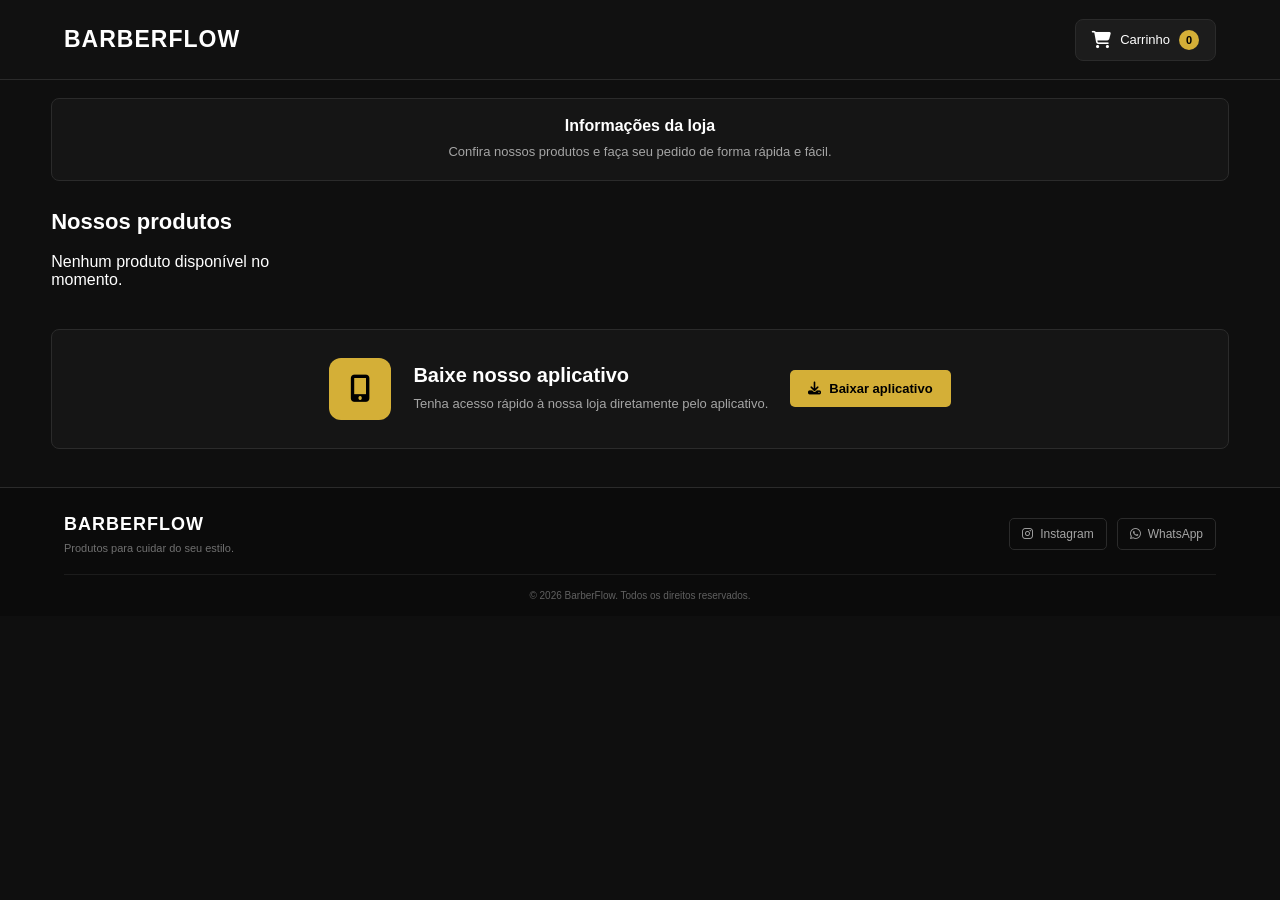
==== loja/index.html @ 726a7591 "40% do projeto completo" ====
<!DOCTYPE html>
<html lang="pt-BR">
<head>
    <meta charset="UTF-8">
    <meta name="viewport" content="width=device-width, initial-scale=1.0">

    <title>BarberFlow | Loja</title>

    <link rel="stylesheet" href="style.css">

    <!-- Font Awesome -->
    <link
        rel="stylesheet"
        href="https://cdnjs.cloudflare.com/ajax/libs/font-awesome/6.5.2/css/all.min.css"
    >
</head>

<body>

    <!-- =========================
         CABEÇALHO
    ========================== -->
    <header class="header">

        <div class="logo-area">
            <a href="index.html" class="logo">
                <span>BARBER</span>FLOW
            </a>
        </div>

        <button class="cart-button" id="cart-button" aria-label="Abrir carrinho">
            <i class="fa-solid fa-cart-shopping"></i>

            <span class="cart-text">
                Carrinho
            </span>

            <span class="cart-count" id="cart-count">
                0
            </span>
        </button>

    </header>


    <main>

        <!-- =========================
             INFORMAÇÕES DA LOJA
        ========================== -->
        <section class="store-info">

            <h2>Informações da loja</h2>

            <p>
                Confira nossos produtos e faça seu pedido de forma rápida e fácil.
            </p>

        </section>


        <!-- =========================
             PRODUTOS
        ========================== -->
        <section class="products-section">

            <div class="section-title">
                <h1>Nossos produtos</h1>
            </div>


            <!--
                Os produtos serão inseridos aqui
                pelo JavaScript.
            -->
            <div class="products-container" id="products-container">

                <!-- Produto exemplo -->
                <article class="product-card">

                    <div class="product-image">
                        <span>PRODUTO</span>
                    </div>

                    <div class="product-info">

                        <h3>Produto exemplo</h3>

                        <p class="product-price">
                            R$ 00,00
                        </p>

                        <button class="add-product">
                            Adicionar
                        </button>

                    </div>

                </article>


                <!--
                    Os próximos produtos serão
                    carregados dinamicamente.
                -->

            </div>

        </section>


        <!-- =========================
             DOWNLOAD DO APLICATIVO
        ========================== -->
        <section class="app-download">

            <div class="app-icon">
                <i class="fa-solid fa-mobile-screen-button"></i>
            </div>

            <div class="app-content">

                <h2>Baixe nosso aplicativo</h2>

                <p>
                    Tenha acesso rápido à nossa loja diretamente pelo aplicativo.
                </p>

            </div>

            <a
                href="#"
                class="download-button"
                id="download-app"
            >
                <i class="fa-solid fa-download"></i>
                Baixar aplicativo
            </a>

        </section>

    </main>


    <!-- =========================
         RODAPÉ
    ========================== -->
    <footer class="footer">

        <div class="footer-content">

            <div class="footer-brand">

                <a href="index.html" class="logo">
                    <span>BARBER</span>FLOW
                </a>

                <p>
                    Produtos para cuidar do seu estilo.
                </p>

            </div>


            <div class="footer-links">

                <a href="#">
                    <i class="fa-brands fa-instagram"></i>
                    Instagram
                </a>

                <a href="#">
                    <i class="fa-brands fa-whatsapp"></i>
                    WhatsApp
                </a>

            </div>

        </div>


        <div class="footer-bottom">

            <p>
                © 2026 BarberFlow. Todos os direitos reservados.
            </p>

        </div>

    </footer>


    <!-- =========================
         CARRINHO
    ========================== -->
    <div class="cart-overlay" id="cart-overlay">

        <div class="cart">

            <div class="cart-header">

                <h2>
                    Seu carrinho
                </h2>

                <button
                    class="close-cart"
                    id="close-cart"
                    aria-label="Fechar carrinho"
                >
                    <i class="fa-solid fa-xmark"></i>
                </button>

            </div>


            <div
                class="cart-items"
                id="cart-items"
            >
                <!-- Produtos do carrinho -->
            </div>


            <div class="cart-footer">

                <div class="cart-total">

                    <span>Total</span>

                    <strong id="cart-total">
                        R$ 0,00
                    </strong>

                </div>

                <button
                    class="checkout-button"
                    id="checkout-button"
                >
                    Finalizar pedido
                </button>

            </div>

        </div>

    </div>


    <!-- JavaScript -->
    <script src="app.js"></script>

</body>
</html>
---- loja/style.css ----
/* =========================================
   RESET
========================================= */

* {
    margin: 0;
    padding: 0;
    box-sizing: border-box;
}

html {
    scroll-behavior: smooth;
}

body {
    font-family: Arial, Helvetica, sans-serif;
    background: #0f0f0f;
    color: #ffffff;
    min-height: 100vh;
}

button,
input,
textarea,
select {
    font: inherit;
}

button {
    border: none;
    cursor: pointer;
}

a {
    text-decoration: none;
    color: inherit;
}

img {
    max-width: 100%;
    display: block;
}


/* =========================================
   VARIÁVEIS
========================================= */

:root {
    --background: #0f0f0f;
    --background-secondary: #151515;
    --card: #191919;
    --card-hover: #202020;

    --text: #ffffff;
    --text-secondary: #a5a5a5;

    --gold: #d4af37;
    --gold-hover: #e4c04b;

    --border: #2b2b2b;

    --green: #25d366;

    --radius: 8px;
}


/* =========================================
   BODY
========================================= */

body {
    background: var(--background);
}


/* =========================================
   HEADER
========================================= */

.header {
    width: 100%;
    min-height: 80px;

    padding: 0 5%;

    display: flex;
    align-items: center;
    justify-content: space-between;

    background: #111111;

    border-bottom: 1px solid var(--border);
}


/* LOGO */

.logo-area {
    display: flex;
    align-items: center;
}

.logo {
    display: inline-flex;
    align-items: center;

    color: var(--text);

    font-size: 23px;
    font-weight: 700;

    letter-spacing: 1px;
}

.logo span {
    color: #ffffff;
}

.logo::after {
    content: "";
}


/* =========================================
   BOTÃO CARRINHO
========================================= */

.cart-button {
    display: flex;
    align-items: center;
    gap: 9px;

    padding: 10px 16px;

    background: #1c1c1c;
    color: var(--text);

    border: 1px solid var(--border);
    border-radius: var(--radius);

    transition: 0.2s ease;
}

.cart-button:hover {
    border-color: var(--gold);
    color: var(--gold);
}

.cart-button i {
    font-size: 17px;
}

.cart-text {
    font-size: 13px;
}

.cart-count {
    min-width: 20px;
    height: 20px;

    padding: 0 5px;

    display: flex;
    align-items: center;
    justify-content: center;

    background: var(--gold);
    color: #000000;

    border-radius: 50%;

    font-size: 11px;
    font-weight: 700;
}


/* =========================================
   MAIN
========================================= */

main {
    width: 100%;
}


/* =========================================
   INFORMAÇÕES DA LOJA
========================================= */

.store-info {
    width: 92%;
    max-width: 1400px;

    margin: 18px auto 28px;

    padding: 18px 22px;

    text-align: center;

    background: var(--background-secondary);

    border: 1px solid var(--border);
    border-radius: var(--radius);
}

.store-info h2 {
    margin-bottom: 7px;

    font-size: 16px;
    font-weight: 600;
}

.store-info p {
    color: var(--text-secondary);

    font-size: 13px;
    line-height: 1.5;
}


/* =========================================
   PRODUTOS
========================================= */

.products-section {
    width: 92%;
    max-width: 1400px;

    margin: 0 auto 40px;
}


/* TÍTULO */

.section-title {
    display: flex;
    align-items: center;
    justify-content: space-between;

    margin-bottom: 18px;
}

.section-title h1 {
    font-size: 22px;
    font-weight: 600;
}


/* INDICAÇÃO DE ROLAGEM */

.product-scroll {
    display: flex;
    align-items: center;
    gap: 7px;

    color: var(--text-secondary);

    font-size: 12px;
}

.product-scroll i {
    color: var(--gold);
}


/* =========================================
   CONTAINER DOS PRODUTOS
========================================= */

.products-container {
    width: 100%;

    display: grid;

    grid-template-columns: repeat(5, minmax(0, 1fr));

    gap: 18px;
}


/* =========================================
   CARD DO PRODUTO
========================================= */

.product-card {
    min-width: 0;

    overflow: hidden;

    background: var(--card);

    border: 1px solid var(--border);
    border-radius: var(--radius);

    transition:
        transform 0.2s ease,
        border-color 0.2s ease,
        background 0.2s ease;
}

.product-card:hover {
    transform: translateY(-2px);

    background: var(--card-hover);

    border-color: var(--gold);
}


/* =========================================
   IMAGEM DO PRODUTO
========================================= */

.product-image {
    width: 100%;
    height: 190px;

    display: flex;
    align-items: center;
    justify-content: center;

    background: #222222;

    overflow: hidden;
}

.product-image img {
    width: 100%;
    height: 100%;

    object-fit: cover;

    transition: transform 0.25s ease;
}

.product-card:hover .product-image img {
    transform: scale(1.03);
}


/* PRODUTO SEM IMAGEM */

.product-image span {
    color: #777777;

    font-size: 12px;
    font-weight: 600;

    letter-spacing: 1px;
}


/* =========================================
   INFORMAÇÕES DO PRODUTO
========================================= */

.product-info {
    padding: 14px;
}

.product-info h3 {
    margin-bottom: 10px;

    color: var(--text);

    font-size: 15px;
    font-weight: 500;
}


/* PREÇO */

.product-price {
    margin-bottom: 13px;

    color: var(--gold);

    font-size: 17px;
    font-weight: 700;
}


/* =========================================
   BOTÃO ADICIONAR
========================================= */

.add-product {
    width: 100%;

    padding: 10px;

    background: var(--gold);
    color: #000000;

    border-radius: 5px;

    font-size: 13px;
    font-weight: 700;

    transition: 0.2s ease;
}

.add-product:hover {
    background: var(--gold-hover);
}


/* =========================================
   DOWNLOAD DO APLICATIVO
========================================= */

.app-download {
    width: 92%;
    max-width: 1400px;

    margin: 0 auto 38px;

    padding: 28px 30px;

    display: flex;
    align-items: center;
    justify-content: center;

    gap: 22px;

    background: var(--background-secondary);

    border: 1px solid var(--border);
    border-radius: var(--radius);
}


/* ÍCONE */

.app-icon {
    width: 62px;
    height: 62px;

    flex-shrink: 0;

    display: flex;
    align-items: center;
    justify-content: center;

    background: var(--gold);
    color: #000000;

    border-radius: 12px;

    font-size: 27px;
}


/* CONTEÚDO */

.app-content {
    max-width: 600px;
}

.app-content h2 {
    margin-bottom: 7px;

    font-size: 20px;
    font-weight: 600;
}

.app-content p {
    color: var(--text-secondary);

    font-size: 13px;
    line-height: 1.5;
}


/* BOTÃO DOWNLOAD */

.download-button {
    flex-shrink: 0;

    display: inline-flex;
    align-items: center;
    gap: 8px;

    padding: 11px 18px;

    background: var(--gold);
    color: #000000;

    border-radius: 5px;

    font-size: 13px;
    font-weight: 700;

    transition: 0.2s ease;
}

.download-button:hover {
    background: var(--gold-hover);
}


/* =========================================
   FOOTER
========================================= */

.footer {
    background: #0b0b0b;

    border-top: 1px solid var(--border);

    padding: 26px 5% 15px;
}


/* CONTEÚDO */

.footer-content {
    width: 100%;
    max-width: 1400px;

    margin: 0 auto;

    display: flex;
    align-items: center;
    justify-content: space-between;

    gap: 30px;
}


/* MARCA */

.footer-brand .logo {
    margin-bottom: 7px;

    font-size: 18px;
}

.footer-brand p {
    color: #707070;

    font-size: 11px;
}


/* LINKS */

.footer-links {
    display: flex;
    align-items: center;
    gap: 10px;
}

.footer-links a {
    display: flex;
    align-items: center;
    gap: 7px;

    padding: 8px 12px;

    color: var(--text-secondary);

    border: 1px solid var(--border);
    border-radius: 5px;

    font-size: 12px;

    transition: 0.2s ease;
}

.footer-links a:hover {
    color: var(--gold);

    border-color: var(--gold);
}


/* COPYRIGHT */

.footer-bottom {
    width: 100%;
    max-width: 1400px;

    margin: 20px auto 0;
    padding-top: 15px;

    text-align: center;

    border-top: 1px solid #1c1c1c;
}

.footer-bottom p {
    color: #606060;

    font-size: 10px;
}


/* =========================================
   CARRINHO - FUNDO
========================================= */

.cart-overlay {
    position: fixed;

    inset: 0;

    z-index: 1000;

    display: none;

    align-items: stretch;
    justify-content: flex-end;

    background: rgba(0, 0, 0, 0.65);
}

.cart-overlay.active {
    display: flex;
}


/* =========================================
   PAINEL DO CARRINHO
========================================= */

.cart {
    width: 400px;
    max-width: 100%;
    height: 100%;

    display: flex;
    flex-direction: column;

    background: #111111;

    border-left: 1px solid var(--border);

    animation: cartOpen 0.2s ease;
}

@keyframes cartOpen {
    from {
        transform: translateX(100%);
    }

    to {
        transform: translateX(0);
    }
}


/* =========================================
   HEADER DO CARRINHO
========================================= */

.cart-header {
    min-height: 70px;

    padding: 18px 20px;

    display: flex;
    align-items: center;
    justify-content: space-between;

    border-bottom: 1px solid var(--border);
}

.cart-header h2 {
    font-size: 18px;
    font-weight: 600;
}

.close-cart {
    width: 34px;
    height: 34px;

    display: flex;
    align-items: center;
    justify-content: center;

    background: transparent;
    color: var(--text);

    border-radius: 5px;

    font-size: 19px;

    transition: 0.2s ease;
}

.close-cart:hover {
    color: var(--gold);
    background: #1c1c1c;
}


/* =========================================
   ITENS DO CARRINHO
========================================= */

.cart-items {
    flex: 1;

    overflow-y: auto;

    padding: 15px;
}


/* =========================================
   FOOTER DO CARRINHO
========================================= */

.cart-footer {
    padding: 18px 20px;

    border-top: 1px solid var(--border);
}


/* TOTAL */

.cart-total {
    display: flex;
    align-items: center;
    justify-content: space-between;

    margin-bottom: 14px;
}

.cart-total span {
    color: var(--text-secondary);

    font-size: 13px;
}

.cart-total strong {
    color: var(--gold);

    font-size: 20px;
}


/* =========================================
   BOTÃO FINALIZAR
========================================= */

.checkout-button {
    width: 100%;

    padding: 12px;

    background: var(--green);
    color: #000000;

    border-radius: 5px;

    font-size: 13px;
    font-weight: 700;

    transition: 0.2s ease;
}

.checkout-button:hover {
    filter: brightness(1.08);
}


/* =========================================
   RESPONSIVIDADE - TABLET
========================================= */

@media (max-width: 1100px) {

    .products-container {
        grid-template-columns: repeat(4, minmax(0, 1fr));
    }

}


/* =========================================
   RESPONSIVIDADE - TABLET MENOR
========================================= */

@media (max-width: 850px) {

    .header {
        padding: 0 4%;
    }

    .products-section,
    .store-info,
    .app-download {
        width: 94%;
    }

    .products-container {
        grid-template-columns: repeat(3, minmax(0, 1fr));
    }

    .app-download {
        justify-content: flex-start;
    }

}


/* =========================================
   RESPONSIVIDADE - CELULAR
========================================= */

@media (max-width: 650px) {

    .header {
        min-height: 70px;

        padding: 0 4%;
    }


    /* LOGO */

    .logo {
        font-size: 20px;
    }


    /* CARRINHO */

    .cart-text {
        display: none;
    }

    .cart-button {
        padding: 9px 11px;
    }


    /* INFORMAÇÕES */

    .store-info {
        margin-top: 14px;
        margin-bottom: 22px;

        padding: 16px;
    }

    .store-info h2 {
        font-size: 14px;
    }

    .store-info p {
        font-size: 12px;
    }


    /* PRODUTOS */

    .products-section {
        margin-bottom: 28px;
    }

    .section-title {
        align-items: flex-start;
        flex-direction: column;

        gap: 7px;
    }

    .section-title h1 {
        font-size: 20px;
    }

    .products-container {
        grid-template-columns: repeat(2, minmax(0, 1fr));

        gap: 10px;
    }


    /* CARD */

    .product-image {
        height: 150px;
    }

    .product-info {
        padding: 11px;
    }

    .product-info h3 {
        font-size: 13px;
    }

    .product-price {
        font-size: 15px;
    }

    .add-product {
        padding: 9px;

        font-size: 11px;
    }


    /* APP */

    .app-download {
        flex-direction: column;

        text-align: center;

        padding: 24px 18px;

        gap: 15px;
    }

    .app-content h2 {
        font-size: 18px;
    }

    .app-content p {
        font-size: 12px;
    }

    .download-button {
        width: 100%;

        justify-content: center;
    }


    /* FOOTER */

    .footer {
        padding: 24px 4% 14px;
    }

    .footer-content {
        flex-direction: column;

        text-align: center;

        gap: 18px;
    }

    .footer-links {
        flex-wrap: wrap;
        justify-content: center;
    }


    /* CARRINHO */

    .cart {
        width: 100%;
    }

}


/* =========================================
   CELULARES PEQUENOS
========================================= */

@media (max-width: 400px) {

    .products-container {
        gap: 8px;
    }

    .product-image {
        height: 130px;
    }

    .product-info {
        padding: 9px;
    }

    .product-info h3 {
        font-size: 12px;
    }

    .product-price {
        font-size: 14px;
    }

    .add-product {
        padding: 8px;

        font-size: 10px;
    }

    .product-scroll {
        font-size: 11px;
    }

}
/* =========================
   CONTEÚDO INTERNO DO CARRINHO
========================= */

.cart-items {
    flex: 1;
    overflow-y: auto;
    padding: 20px;
}

/* Mensagem quando o carrinho está vazio */
.cart-empty {
    min-height: 250px;

    display: flex;
    align-items: center;
    justify-content: center;

    text-align: center;

    color: var(--text-secondary);
    font-size: 15px;
}

/* Item do carrinho */
.cart-item {
    display: flex;
    align-items: center;
    gap: 14px;

    padding: 14px 0;

    border-bottom: 1px solid var(--border);
}

/* Imagem do produto */
.cart-item-image {
    width: 65px;
    height: 65px;

    flex-shrink: 0;

    border-radius: 10px;

    background: var(--background-secondary);

    display: flex;
    align-items: center;
    justify-content: center;

    overflow: hidden;
}

.cart-item-image img {
    width: 100%;
    height: 100%;

    object-fit: cover;
}

/* Informações */
.cart-item-info {
    flex: 1;

    min-width: 0;
}

.cart-item-info h3 {
    margin: 0 0 5px;

    font-size: 15px;
    font-weight: 600;

    color: var(--text);

    white-space: nowrap;
    overflow: hidden;
    text-overflow: ellipsis;
}

.cart-item-price {
    margin: 0;

    font-size: 14px;
    font-weight: 600;

    color: var(--gold);
}

/* Área das ações */
.cart-item-actions {
    display: flex;
    align-items: center;
    gap: 8px;
}

/* Botões + e - */
.quantity-button {
    width: 30px;
    height: 30px;

    border: 1px solid var(--border);
    border-radius: 7px;

    background: var(--background-secondary);
    color: var(--text);

    cursor: pointer;

    display: flex;
    align-items: center;
    justify-content: center;

    font-size: 14px;

    transition: 0.2s ease;
}

.quantity-button:hover {
    background: var(--gold);
    border-color: var(--gold);
    color: #000;
}

/* Quantidade */
.cart-item-quantity {
    min-width: 20px;

    text-align: center;

    font-size: 14px;
    font-weight: 600;

    color: var(--text);
}

/* Botão remover */
.remove-button {
    width: 30px;
    height: 30px;

    margin-left: 4px;

    border: none;
    border-radius: 7px;

    background: transparent;
    color: #999;

    cursor: pointer;

    display: flex;
    align-items: center;
    justify-content: center;

    transition: 0.2s ease;
}

.remove-button:hover {
    background: rgba(255, 0, 0, 0.1);
    color: #ff4d4d;
}

/* =========================
   RODAPÉ DO CARRINHO
========================= */

.cart-footer {
    padding: 20px;

    border-top: 1px solid var(--border);

    background: var(--background-secondary);
}

/* Total */
.cart-total {
    display: flex;
    align-items: center;
    justify-content: space-between;

    margin-bottom: 15px;

    font-size: 15px;
}

.cart-total span {
    color: var(--text-secondary);
}

.cart-total strong {
    font-size: 20px;
    color: var(--gold);
}

/* Botão finalizar */
.checkout-button {
    width: 100%;

    padding: 14px 20px;

    border: none;
    border-radius: 8px;

    background: var(--gold);
    color: #000;

    font-size: 15px;
    font-weight: 700;

    cursor: pointer;

    transition: 0.2s ease;
}

.checkout-button:hover {
    background: var(--gold-hover);
    transform: translateY(-1px);
}

/* =========================
   SCROLL DO CARRINHO
========================= */

.cart-items::-webkit-scrollbar {
    width: 5px;
}

.cart-items::-webkit-scrollbar-track {
    background: transparent;
}

.cart-items::-webkit-scrollbar-thumb {
    background: var(--border);
    border-radius: 10px;
}


/* =========================
   RESPONSIVO
========================= */

@media (max-width: 500px) {

    .cart {
        width: 100%;
    }

    .cart-items {
        padding: 15px;
    }

    .cart-footer {
        padding: 15px;
    }

    .cart-item {
        gap: 10px;
    }

    .cart-item-image {
        width: 55px;
        height: 55px;
    }

    .cart-item-info h3 {
        font-size: 14px;
    }

    .cart-item-actions {
        gap: 4px;
    }

    .quantity-button,
    .remove-button {
        width: 28px;
        height: 28px;
    }
}
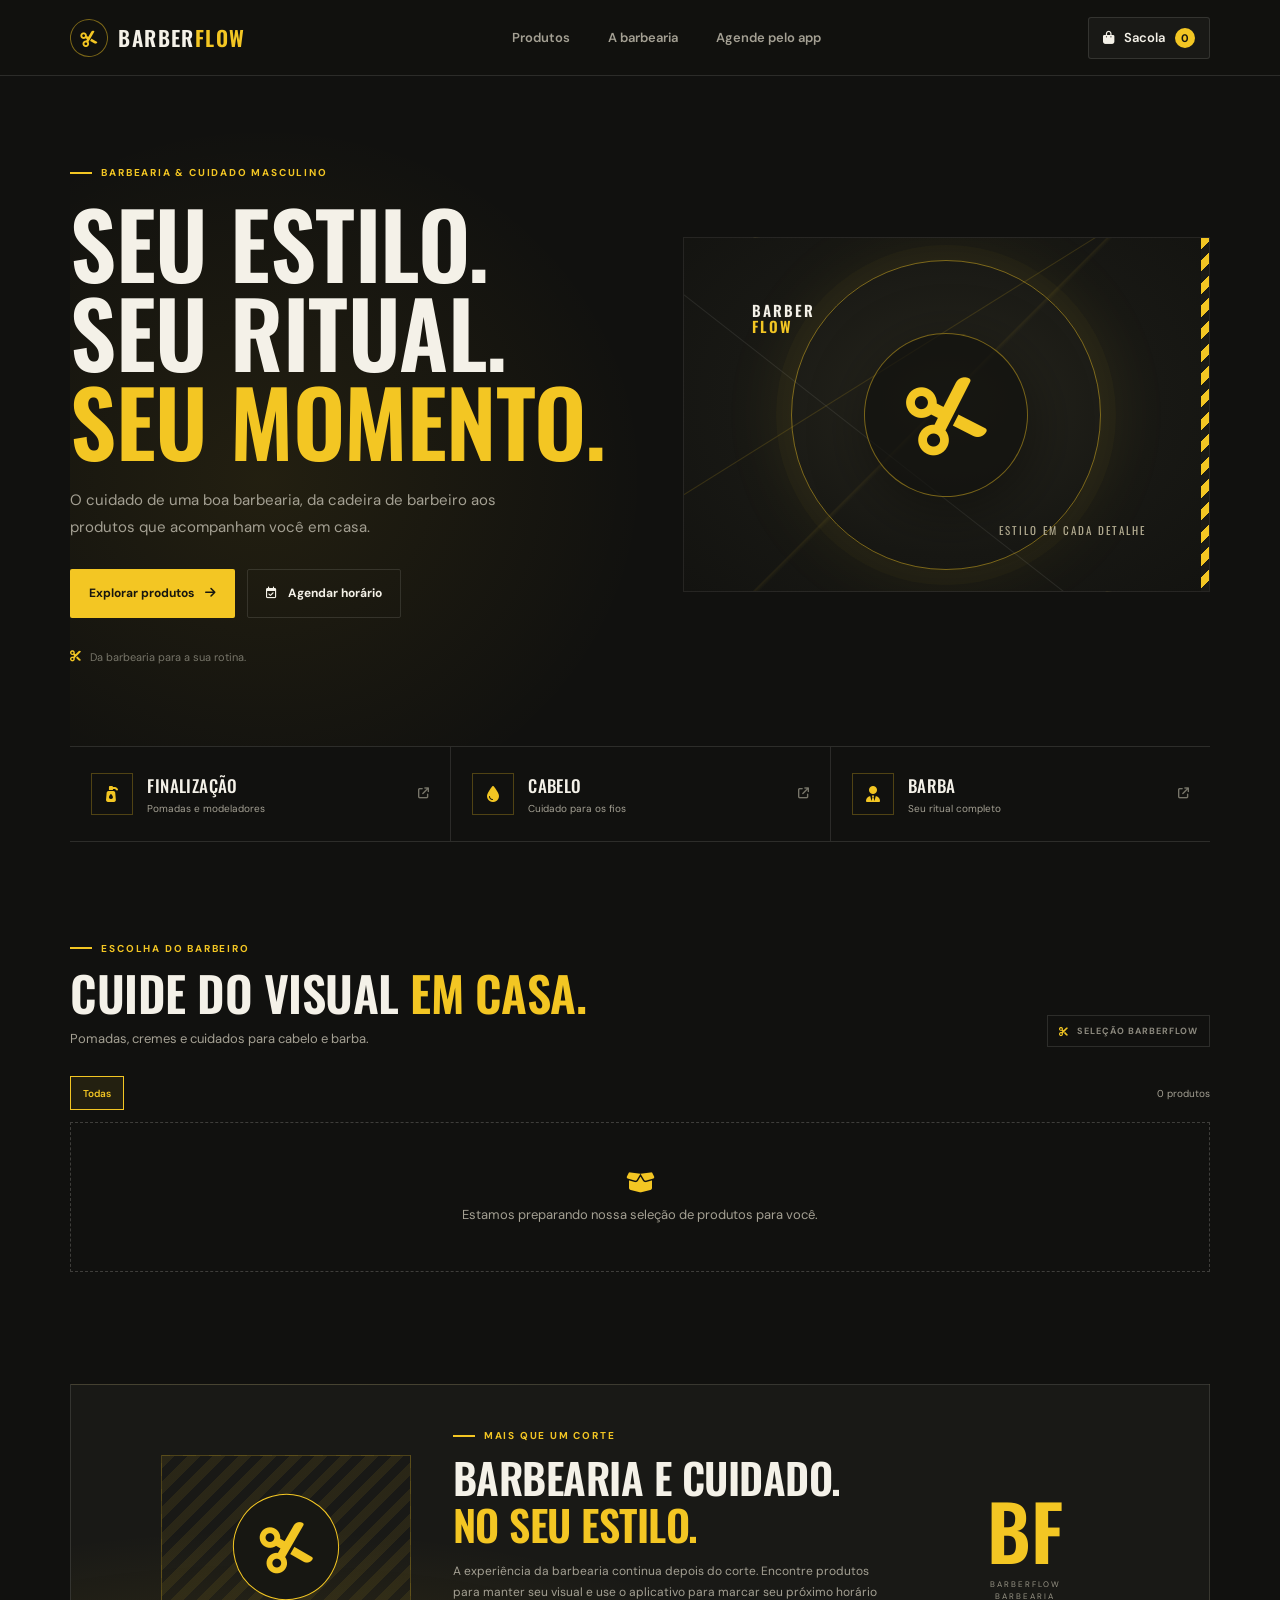
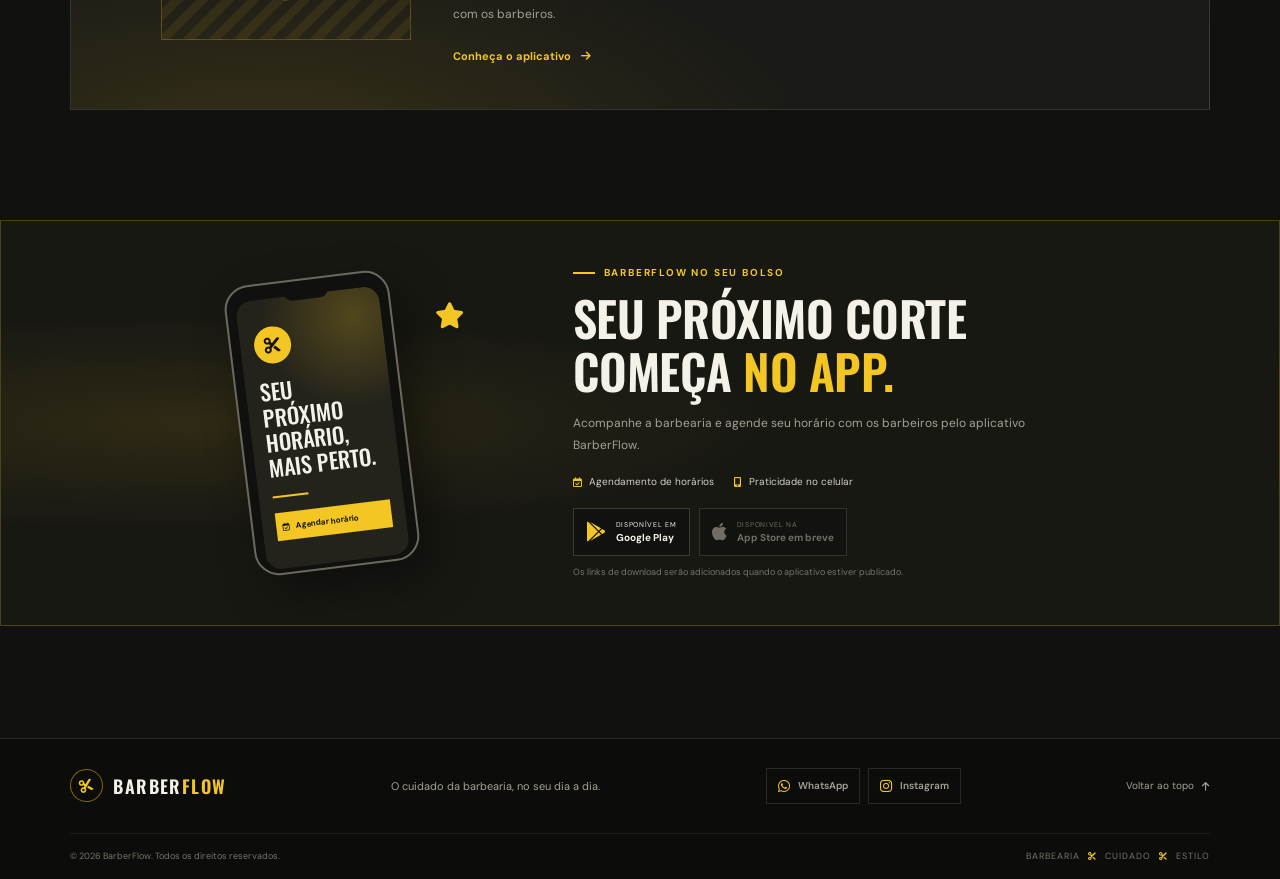
==== commit f04ed8dd: "retornando o projeto" ====
--- a/loja/index.html
+++ b/loja/index.html
@@ -3,12 +3,14 @@
 <head>
     <meta charset="UTF-8">
     <meta name="viewport" content="width=device-width, initial-scale=1.0">
-
-    <title>BarberFlow | Loja</title>
+    <meta
+        name="description"
+        content="BarberFlow: cuidado de barbearia, produtos para cabelo e agendamento de horários pelo aplicativo."
+    >
+    <meta name="theme-color" content="#11110f">
+    <title>BarberFlow | Barbearia e loja</title>
 
     <link rel="stylesheet" href="style.css">
-
-    <!-- Font Awesome -->
     <link
         rel="stylesheet"
         href="https://cdnjs.cloudflare.com/ajax/libs/font-awesome/6.5.2/css/all.min.css"
@@ -16,240 +18,234 @@
 </head>
 
 <body>
-
-    <!-- =========================
-         CABEÇALHO
-    ========================== -->
     <header class="header">
-
-        <div class="logo-area">
-            <a href="index.html" class="logo">
-                <span>BARBER</span>FLOW
-            </a>
+        <a href="#inicio" class="logo" aria-label="BarberFlow, início">
+            <span class="logo-mark" aria-hidden="true">
+                <i class="fa-solid fa-scissors"></i>
+            </span>
+            <span class="logo-name">BARBER<span>FLOW</span></span>
+        </a>
+
+        <nav class="main-nav" aria-label="Navegação principal">
+            <a href="#produtos">Produtos</a>
+            <a href="#barbearia">A barbearia</a>
+            <a href="#app">Agende pelo app</a>
+        </nav>
+
+        <button class="cart-button" id="cart-button" type="button" aria-label="Abrir carrinho">
+            <i class="fa-solid fa-bag-shopping" aria-hidden="true"></i>
+            <span class="cart-text">Sacola</span>
+            <span class="cart-count" id="cart-count" aria-label="0 itens">0</span>
+        </button>
+    </header>
+
+    <main id="inicio">
+        <section class="hero" aria-labelledby="hero-title">
+            <div class="hero-copy">
+                <p class="eyebrow"><span></span> BARBEARIA &amp; CUIDADO MASCULINO</p>
+                <h1 id="hero-title">Seu estilo.<br>Seu ritual.<br><span>Seu momento.</span></h1>
+                <p class="hero-description">
+                    O cuidado de uma boa barbearia, da cadeira de barbeiro
+                    aos produtos que acompanham você em casa.
+                </p>
+                <div class="hero-actions">
+                    <a class="button button-primary" href="#produtos">
+                        Explorar produtos
+                        <i class="fa-solid fa-arrow-right" aria-hidden="true"></i>
+                    </a>
+                    <a class="button button-quiet" href="#app">
+                        <i class="fa-regular fa-calendar-check" aria-hidden="true"></i>
+                        Agendar horário
+                    </a>
+                </div>
+                <div class="hero-note">
+                    <i class="fa-solid fa-scissors" aria-hidden="true"></i>
+                    <span>Da barbearia para a sua rotina.</span>
+                </div>
+            </div>
+
+            <div class="hero-art" aria-hidden="true">
+                <div class="hero-art-ring"></div>
+                <div class="hero-art-label">BARBER<br><span>FLOW</span></div>
+                <div class="hero-art-tool">
+                    <i class="fa-solid fa-scissors"></i>
+                </div>
+                <div class="hero-art-caption">ESTILO EM CADA DETALHE</div>
+                <div class="hero-art-stripe"></div>
+            </div>
+        </section>
+
+        <section class="category-strip" aria-label="Categorias da loja">
+            <a class="category-card" href="#produtos" data-category="pomadas">
+                <span class="category-icon"><i class="fa-solid fa-pump-soap" aria-hidden="true"></i></span>
+                <span><strong>Finalização</strong><small>Pomadas e modeladores</small></span>
+                <i class="fa-solid fa-arrow-up-right-from-square category-arrow" aria-hidden="true"></i>
+            </a>
+            <a class="category-card" href="#produtos" data-category="shampoo">
+                <span class="category-icon"><i class="fa-solid fa-droplet" aria-hidden="true"></i></span>
+                <span><strong>Cabelo</strong><small>Cuidado para os fios</small></span>
+                <i class="fa-solid fa-arrow-up-right-from-square category-arrow" aria-hidden="true"></i>
+            </a>
+            <a class="category-card" href="#produtos" data-category="barba">
+                <span class="category-icon"><i class="fa-solid fa-user-tie" aria-hidden="true"></i></span>
+                <span><strong>Barba</strong><small>Seu ritual completo</small></span>
+                <i class="fa-solid fa-arrow-up-right-from-square category-arrow" aria-hidden="true"></i>
+            </a>
+        </section>
+
+        <section class="products-section section-shell" id="produtos" aria-labelledby="products-title">
+            <div class="section-heading">
+                <div>
+                    <p class="eyebrow"><span></span> ESCOLHA DO BARBEIRO</p>
+                    <h2 id="products-title">Cuide do visual <span>em casa.</span></h2>
+                    <p class="section-description">
+                        Pomadas, cremes e cuidados para cabelo e barba.
+                    </p>
+                </div>
+                <span class="section-stamp"><i class="fa-solid fa-scissors" aria-hidden="true"></i> SELEÇÃO BARBERFLOW</span>
+            </div>
+
+            <div class="products-toolbar">
+                <div class="category-filters" id="category-filters" role="group" aria-label="Filtrar produtos por categoria"></div>
+                <p class="products-result-count" id="products-result-count" aria-live="polite"></p>
+            </div>
+            <div class="products-container" id="products-container" aria-live="polite">
+                <div class="products-empty">
+                    <i class="fa-solid fa-box-open" aria-hidden="true"></i>
+                    <p>Estamos preparando nossa seleção de produtos para você.</p>
+                </div>
+            </div>
+        </section>
+
+        <section class="barbershop section-shell" id="barbearia" aria-labelledby="barbershop-title">
+            <div class="barbershop-mark" aria-hidden="true">
+                <span class="barber-pole"><i class="fa-solid fa-scissors"></i></span>
+            </div>
+            <div class="barbershop-copy">
+                <p class="eyebrow"><span></span> MAIS QUE UM CORTE</p>
+                <h2 id="barbershop-title">Barbearia e cuidado.<br><span>No seu estilo.</span></h2>
+                <p>
+                    A experiência da barbearia continua depois do corte.
+                    Encontre produtos para manter seu visual e use o aplicativo
+                    para marcar seu próximo horário com os barbeiros.
+                </p>
+                <a class="text-link" href="#app">
+                    Conheça o aplicativo <i class="fa-solid fa-arrow-right" aria-hidden="true"></i>
+                </a>
+            </div>
+            <div class="barbershop-detail" aria-hidden="true">
+                <span>BF</span>
+                <small>BARBERFLOW<br>BARBEARIA</small>
+            </div>
+        </section>
+
+        <section class="app-download" id="app" aria-labelledby="app-title">
+            <div class="app-visual" aria-hidden="true">
+                <div class="phone-frame">
+                    <div class="phone-speaker"></div>
+                    <div class="phone-screen">
+                        <span class="phone-logo"><i class="fa-solid fa-scissors"></i></span>
+                        <strong>Seu próximo<br>horário, mais perto.</strong>
+                        <span class="phone-line"></span>
+                        <span class="phone-appointment"><i class="fa-regular fa-calendar-check"></i> Agendar horário</span>
+                    </div>
+                </div>
+                <span class="app-visual-spark"><i class="fa-solid fa-star"></i></span>
+            </div>
+
+            <div class="app-content">
+                <p class="eyebrow"><span></span> BARBERFLOW NO SEU BOLSO</p>
+                <h2 id="app-title">Seu próximo corte<br>começa <span>no app.</span></h2>
+                <p>
+                    Acompanhe a barbearia e agende seu horário com os barbeiros
+                    pelo aplicativo BarberFlow.
+                </p>
+                <div class="app-benefits">
+                    <span><i class="fa-regular fa-calendar-check" aria-hidden="true"></i> Agendamento de horários</span>
+                    <span><i class="fa-solid fa-mobile-screen-button" aria-hidden="true"></i> Praticidade no celular</span>
+                </div>
+                <div class="app-store-actions" aria-label="Baixar o aplicativo">
+                    <a
+                        class="store-badge store-badge-link"
+                        href="https://play.google.com/store/apps/details?id=com.mmtools.luz"
+                        target="_blank"
+                        rel="noopener noreferrer"
+                    >
+                        <i class="fa-brands fa-google-play" aria-hidden="true"></i>
+                        <span><small>DISPONÍVEL EM</small><strong>Google Play</strong></span>
+                    </a>
+                    <span class="store-badge" aria-disabled="true">
+                        <i class="fa-brands fa-apple" aria-hidden="true"></i>
+                        <span><small>DISPONIVEL NA</small><strong>App Store em breve</strong></span>
+                    </span>
+                </div>
+                <p class="app-note">Os links de download serão adicionados quando o aplicativo estiver publicado.</p>
+            </div>
+        </section>
+    </main>
+
+    <footer class="footer">
+        <div class="footer-main">
+            <a href="#inicio" class="logo" aria-label="BarberFlow, voltar ao início">
+                <span class="logo-mark" aria-hidden="true"><i class="fa-solid fa-scissors"></i></span>
+                <span class="logo-name">BARBER<span>FLOW</span></span>
+            </a>
+            <p>O cuidado da barbearia, no seu dia a dia.</p>
+            <nav class="footer-social" aria-label="Redes sociais e contato">
+                <a
+                    class="social-link"
+                    href="https://wa.me/5582994114133"
+                    target="_blank"
+                    rel="noopener noreferrer"
+                    aria-label="Fale com a BarberFlow pelo WhatsApp"
+                >
+                    <i class="fa-brands fa-whatsapp" aria-hidden="true"></i>
+                    <span>WhatsApp</span>
+                </a>
+                <a
+                    class="social-link"
+                    href="https://www.instagram.com/05.mtss/"
+                    target="_blank"
+                    rel="noopener noreferrer"
+                    aria-label="Siga a BarberFlow no Instagram"
+                >
+                    <i class="fa-brands fa-instagram" aria-hidden="true"></i>
+                    <span>Instagram</span>
+                </a>
+            </nav>
+            <a class="footer-top" href="#inicio">Voltar ao topo <i class="fa-solid fa-arrow-up" aria-hidden="true"></i></a>
         </div>
-
-        <button class="cart-button" id="cart-button" aria-label="Abrir carrinho">
-            <i class="fa-solid fa-cart-shopping"></i>
-
-            <span class="cart-text">
-                Carrinho
-            </span>
-
-            <span class="cart-count" id="cart-count">
-                0
-            </span>
-        </button>
-
-    </header>
-
-
-    <main>
-
-        <!-- =========================
-             INFORMAÇÕES DA LOJA
-        ========================== -->
-        <section class="store-info">
-
-            <h2>Informações da loja</h2>
-
-            <p>
-                Confira nossos produtos e faça seu pedido de forma rápida e fácil.
-            </p>
-
-        </section>
-
-
-        <!-- =========================
-             PRODUTOS
-        ========================== -->
-        <section class="products-section">
-
-            <div class="section-title">
-                <h1>Nossos produtos</h1>
-            </div>
-
-
-            <!--
-                Os produtos serão inseridos aqui
-                pelo JavaScript.
-            -->
-            <div class="products-container" id="products-container">
-
-                <!-- Produto exemplo -->
-                <article class="product-card">
-
-                    <div class="product-image">
-                        <span>PRODUTO</span>
-                    </div>
-
-                    <div class="product-info">
-
-                        <h3>Produto exemplo</h3>
-
-                        <p class="product-price">
-                            R$ 00,00
-                        </p>
-
-                        <button class="add-product">
-                            Adicionar
-                        </button>
-
-                    </div>
-
-                </article>
-
-
-                <!--
-                    Os próximos produtos serão
-                    carregados dinamicamente.
-                -->
-
-            </div>
-
-        </section>
-
-
-        <!-- =========================
-             DOWNLOAD DO APLICATIVO
-        ========================== -->
-        <section class="app-download">
-
-            <div class="app-icon">
-                <i class="fa-solid fa-mobile-screen-button"></i>
-            </div>
-
-            <div class="app-content">
-
-                <h2>Baixe nosso aplicativo</h2>
-
-                <p>
-                    Tenha acesso rápido à nossa loja diretamente pelo aplicativo.
-                </p>
-
-            </div>
-
-            <a
-                href="#"
-                class="download-button"
-                id="download-app"
-            >
-                <i class="fa-solid fa-download"></i>
-                Baixar aplicativo
-            </a>
-
-        </section>
-
-    </main>
-
-
-    <!-- =========================
-         RODAPÉ
-    ========================== -->
-    <footer class="footer">
-
-        <div class="footer-content">
-
-            <div class="footer-brand">
-
-                <a href="index.html" class="logo">
-                    <span>BARBER</span>FLOW
-                </a>
-
-                <p>
-                    Produtos para cuidar do seu estilo.
-                </p>
-
-            </div>
-
-
-            <div class="footer-links">
-
-                <a href="#">
-                    <i class="fa-brands fa-instagram"></i>
-                    Instagram
-                </a>
-
-                <a href="#">
-                    <i class="fa-brands fa-whatsapp"></i>
-                    WhatsApp
-                </a>
-
-            </div>
-
+        <div class="footer-bottom">
+            <span>&copy; 2026 BarberFlow. Todos os direitos reservados.</span>
+            <span>BARBEARIA <i class="fa-solid fa-scissors" aria-hidden="true"></i> CUIDADO <i class="fa-solid fa-scissors" aria-hidden="true"></i> ESTILO</span>
         </div>
-
-
-        <div class="footer-bottom">
-
-            <p>
-                © 2026 BarberFlow. Todos os direitos reservados.
-            </p>
-
-        </div>
-
     </footer>
 
-
-    <!-- =========================
-         CARRINHO
-    ========================== -->
     <div class="cart-overlay" id="cart-overlay">
-
-        <div class="cart">
-
+        <section class="cart" role="dialog" aria-modal="true" aria-labelledby="cart-title">
             <div class="cart-header">
-
-                <h2>
-                    Seu carrinho
-                </h2>
-
-                <button
-                    class="close-cart"
-                    id="close-cart"
-                    aria-label="Fechar carrinho"
-                >
-                    <i class="fa-solid fa-xmark"></i>
+                <div>
+                    <p class="eyebrow"><span></span> BARBERFLOW</p>
+                    <h2 id="cart-title">Sua sacola</h2>
+                </div>
+                <button class="close-cart" id="close-cart" type="button" aria-label="Fechar sacola">
+                    <i class="fa-solid fa-xmark" aria-hidden="true"></i>
                 </button>
-
-            </div>
-
-
-            <div
-                class="cart-items"
-                id="cart-items"
-            >
-                <!-- Produtos do carrinho -->
-            </div>
-
-
+            </div>
+            <div class="cart-items" id="cart-items" aria-live="polite"></div>
             <div class="cart-footer">
-
                 <div class="cart-total">
-
                     <span>Total</span>
-
-                    <strong id="cart-total">
-                        R$ 0,00
-                    </strong>
-
-                </div>
-
-                <button
-                    class="checkout-button"
-                    id="checkout-button"
-                >
-                    Finalizar pedido
+                    <strong id="cart-total">R$ 0,00</strong>
+                </div>
+                <button class="checkout-button" id="checkout-button" type="button">
+                    Continuar pelo WhatsApp <i class="fa-brands fa-whatsapp" aria-hidden="true"></i>
                 </button>
-
-            </div>
-
-        </div>
-
+                <p class="checkout-note">Pagamento combinado diretamente com a barbearia.</p>
+            </div>
+        </section>
     </div>
 
-
-    <!-- JavaScript -->
     <script src="app.js"></script>
-
 </body>
-</html>+</html>
--- a/loja/style.css
+++ b/loja/style.css
@@ -1,1281 +1,1642 @@
-/* =========================================
-   RESET
-========================================= */
+@import url("https://fonts.googleapis.com/css2?family=DM+Sans:wght@400;500;600;700&family=Oswald:wght@400;500;600;700&display=swap");
+
+:root {
+    color-scheme: dark;
+    --background: #11110f;
+    --background-raised: #191916;
+    --surface: #20201c;
+    --surface-hover: #282822;
+    --text: #f4f1e8;
+    --text-muted: #a4a093;
+    --yellow: #f3c623;
+    --yellow-bright: #ffd84c;
+    --border: rgba(244, 241, 232, 0.12);
+    --green: #25d366;
+    --heading-font: "Oswald", Impact, sans-serif;
+    --body-font: "DM Sans", Arial, sans-serif;
+    --content-width: 1180px;
+}
 
 * {
-    margin: 0;
-    padding: 0;
     box-sizing: border-box;
 }
 
 html {
     scroll-behavior: smooth;
+    scroll-padding-top: 96px;
 }
 
 body {
-    font-family: Arial, Helvetica, sans-serif;
-    background: #0f0f0f;
-    color: #ffffff;
     min-height: 100vh;
+    margin: 0;
+    background: var(--background);
+    color: var(--text);
+    font-family: var(--body-font);
+    -webkit-font-smoothing: antialiased;
+}
+
+body.cart-open {
+    overflow: hidden;
 }
 
 button,
-input,
-textarea,
-select {
+a {
     font: inherit;
 }
 
 button {
-    border: none;
     cursor: pointer;
 }
 
 a {
+    color: inherit;
     text-decoration: none;
-    color: inherit;
 }
 
 img {
+    display: block;
     max-width: 100%;
-    display: block;
-}
-
-
-/* =========================================
-   VARIÁVEIS
-========================================= */
-
-:root {
-    --background: #0f0f0f;
-    --background-secondary: #151515;
-    --card: #191919;
-    --card-hover: #202020;
-
-    --text: #ffffff;
-    --text-secondary: #a5a5a5;
-
-    --gold: #d4af37;
-    --gold-hover: #e4c04b;
-
-    --border: #2b2b2b;
-
-    --green: #25d366;
-
-    --radius: 8px;
-}
-
-
-/* =========================================
-   BODY
-========================================= */
-
-body {
-    background: var(--background);
-}
-
-
-/* =========================================
-   HEADER
-========================================= */
+}
+
+::selection {
+    background: var(--yellow);
+    color: #14130e;
+}
 
 .header {
+    position: sticky;
+    z-index: 20;
+    top: 0;
+    display: flex;
     width: 100%;
-    min-height: 80px;
-
-    padding: 0 5%;
-
-    display: flex;
+    min-height: 76px;
     align-items: center;
     justify-content: space-between;
-
-    background: #111111;
-
+    gap: 30px;
+    padding: 0 max(5.5%, calc((100% - var(--content-width)) / 2));
     border-bottom: 1px solid var(--border);
-}
-
-
-/* LOGO */
-
-.logo-area {
-    display: flex;
-    align-items: center;
+    background: rgba(17, 17, 15, 0.94);
+    backdrop-filter: blur(14px);
 }
 
 .logo {
     display: inline-flex;
-    align-items: center;
-
+    flex-shrink: 0;
+    align-items: center;
+    gap: 10px;
+}
+
+.logo-mark {
+    display: grid;
+    width: 38px;
+    height: 38px;
+    place-items: center;
+    border: 1px solid rgba(243, 198, 35, 0.48);
+    border-radius: 50%;
+    color: var(--yellow);
+    font-size: 15px;
+    transform: rotate(-15deg);
+}
+
+.logo-name {
+    font-family: var(--heading-font);
+    font-size: 21px;
+    font-weight: 600;
+    letter-spacing: 1.4px;
+}
+
+.logo-name > span {
+    color: var(--yellow);
+}
+
+.main-nav {
+    display: flex;
+    align-items: center;
+    gap: clamp(20px, 3vw, 42px);
+    color: var(--text-muted);
+    font-size: 13px;
+    font-weight: 600;
+}
+
+.main-nav a,
+.footer-top {
+    transition: color 160ms ease;
+}
+
+.main-nav a:hover,
+.footer-top:hover {
+    color: var(--yellow);
+}
+
+.cart-button {
+    display: inline-flex;
+    min-height: 42px;
+    align-items: center;
+    gap: 10px;
+    padding: 0 14px;
+    border: 1px solid var(--border);
+    border-radius: 3px;
+    background: var(--background-raised);
     color: var(--text);
-
-    font-size: 23px;
-    font-weight: 700;
-
-    letter-spacing: 1px;
-}
-
-.logo span {
-    color: #ffffff;
-}
-
-.logo::after {
-    content: "";
-}
-
-
-/* =========================================
-   BOTÃO CARRINHO
-========================================= */
-
-.cart-button {
-    display: flex;
-    align-items: center;
-    gap: 9px;
-
-    padding: 10px 16px;
-
-    background: #1c1c1c;
-    color: var(--text);
-
-    border: 1px solid var(--border);
-    border-radius: var(--radius);
-
-    transition: 0.2s ease;
+    font-size: 13px;
+    font-weight: 600;
+    transition: border-color 160ms ease, color 160ms ease;
 }
 
 .cart-button:hover {
-    border-color: var(--gold);
-    color: var(--gold);
-}
-
-.cart-button i {
-    font-size: 17px;
-}
-
-.cart-text {
-    font-size: 13px;
+    border-color: var(--yellow);
+    color: var(--yellow);
 }
 
 .cart-count {
+    display: grid;
     min-width: 20px;
     height: 20px;
-
+    place-items: center;
     padding: 0 5px;
-
-    display: flex;
-    align-items: center;
-    justify-content: center;
-
-    background: var(--gold);
-    color: #000000;
-
     border-radius: 50%;
-
+    background: var(--yellow);
+    color: #17160f;
     font-size: 11px;
     font-weight: 700;
 }
 
-
-/* =========================================
-   MAIN
-========================================= */
-
-main {
-    width: 100%;
-}
-
-
-/* =========================================
-   INFORMAÇÕES DA LOJA
-========================================= */
-
-.store-info {
-    width: 92%;
-    max-width: 1400px;
-
-    margin: 18px auto 28px;
-
-    padding: 18px 22px;
-
+.hero {
+    position: relative;
+    display: grid;
+    width: min(var(--content-width), 89%);
+    min-height: 500px;
+    grid-template-columns: 1.05fr 0.95fr;
+    align-items: center;
+    gap: 30px;
+    margin: 0 auto;
+    padding: 76px 0 68px;
+    overflow: hidden;
+}
+
+.hero::before {
+    position: absolute;
+    z-index: -1;
+    top: 5%;
+    left: -18%;
+    width: 70%;
+    height: 110%;
+    border-radius: 50%;
+    background: radial-gradient(ellipse, rgba(243, 198, 35, 0.08), transparent 68%);
+    content: "";
+}
+
+.hero-copy {
+    position: relative;
+    z-index: 1;
+    padding: 14px 0;
+}
+
+.eyebrow {
+    display: flex;
+    align-items: center;
+    gap: 9px;
+    margin: 0 0 18px;
+    color: var(--yellow);
+    font-size: 10px;
+    font-weight: 700;
+    letter-spacing: 1.8px;
+}
+
+.eyebrow > span {
+    width: 22px;
+    height: 2px;
+    background: var(--yellow);
+}
+
+.hero h1,
+.section-heading h2,
+.barbershop h2,
+.app-content h2 {
+    margin: 0;
+    font-family: var(--heading-font);
+    font-weight: 600;
+    letter-spacing: -0.5px;
+    text-transform: uppercase;
+}
+
+.hero h1 {
+    font-size: clamp(56px, 7.3vw, 91px);
+    line-height: 0.98;
+}
+
+.hero h1 span,
+.section-heading h2 span,
+.barbershop h2 span,
+.app-content h2 span {
+    color: var(--yellow);
+}
+
+.hero-description {
+    max-width: 470px;
+    margin: 22px 0 28px;
+    color: var(--text-muted);
+    font-size: 15px;
+    line-height: 1.8;
+}
+
+.hero-actions {
+    display: flex;
+    flex-wrap: wrap;
+    align-items: center;
+    gap: 12px;
+}
+
+.button {
+    display: inline-flex;
+    min-height: 49px;
+    align-items: center;
+    justify-content: center;
+    gap: 11px;
+    padding: 0 18px;
+    border: 1px solid transparent;
+    border-radius: 2px;
+    font-size: 12px;
+    font-weight: 700;
+    transition: background 160ms ease, border-color 160ms ease, color 160ms ease, transform 160ms ease;
+}
+
+.button:hover {
+    transform: translateY(-2px);
+}
+
+.button-primary {
+    background: var(--yellow);
+    color: #18170f;
+}
+
+.button-primary:hover {
+    background: var(--yellow-bright);
+}
+
+.button-quiet {
+    border-color: var(--border);
+    color: var(--text);
+}
+
+.button-quiet:hover {
+    border-color: var(--yellow);
+    color: var(--yellow);
+}
+
+.hero-note {
+    display: flex;
+    align-items: center;
+    gap: 9px;
+    margin-top: 32px;
+    color: #777569;
+    font-size: 11px;
+}
+
+.hero-note i {
+    color: var(--yellow);
+}
+
+.hero-art {
+    position: relative;
+    display: grid;
+    min-height: 355px;
+    place-items: center;
+    overflow: hidden;
+    border: 1px solid rgba(244, 241, 232, 0.08);
+    background:
+        linear-gradient(135deg, transparent 48%, rgba(243, 198, 35, 0.07) 48.2%, transparent 48.8%),
+        radial-gradient(ellipse at 50% 46%, #28271e 0, #181814 57%, #131310 100%);
+}
+
+.hero-art::before,
+.hero-art::after {
+    position: absolute;
+    width: 150%;
+    height: 1px;
+    background: rgba(243, 198, 35, 0.15);
+    content: "";
+    transform: rotate(-32deg);
+}
+
+.hero-art::before {
+    top: 26%;
+}
+
+.hero-art::after {
+    bottom: 20%;
+    left: -20%;
+    background: rgba(244, 241, 232, 0.09);
+    transform: rotate(38deg);
+}
+
+.hero-art-ring {
+    position: absolute;
+    width: min(74%, 310px);
+    aspect-ratio: 1;
+    border: 1px solid rgba(243, 198, 35, 0.46);
+    border-radius: 50%;
+    box-shadow: 0 0 0 15px rgba(243, 198, 35, 0.025), 0 0 80px rgba(243, 198, 35, 0.08);
+}
+
+.hero-art-label {
+    position: absolute;
+    z-index: 1;
+    top: 18%;
+    left: 13%;
+    color: var(--text);
+    font-family: var(--heading-font);
+    font-size: 15px;
+    font-weight: 600;
+    letter-spacing: 2px;
+    line-height: 1.1;
+}
+
+.hero-art-label span {
+    color: var(--yellow);
+}
+
+.hero-art-tool {
+    position: relative;
+    z-index: 1;
+    display: grid;
+    width: 164px;
+    height: 164px;
+    place-items: center;
+    border: 1px solid rgba(243, 198, 35, 0.44);
+    border-radius: 50%;
+    background: rgba(17, 17, 15, 0.72);
+    box-shadow: 0 14px 60px rgba(0, 0, 0, 0.42);
+    color: var(--yellow);
+    font-size: 70px;
+    transform: rotate(-18deg);
+}
+
+.hero-art-caption {
+    position: absolute;
+    right: 12%;
+    bottom: 15%;
+    color: #b4ad92;
+    font-family: var(--heading-font);
+    font-size: 11px;
+    letter-spacing: 2px;
+}
+
+.hero-art-stripe {
+    position: absolute;
+    right: -5px;
+    bottom: 0;
+    width: 13px;
+    height: 100%;
+    background: repeating-linear-gradient(135deg, var(--yellow) 0 8px, #1a1a16 8px 16px);
+}
+
+.category-strip {
+    display: grid;
+    width: min(var(--content-width), 89%);
+    grid-template-columns: repeat(3, 1fr);
+    margin: 0 auto 100px;
+    border-top: 1px solid var(--border);
+    border-bottom: 1px solid var(--border);
+}
+
+.category-card {
+    display: flex;
+    min-height: 94px;
+    align-items: center;
+    gap: 14px;
+    padding: 16px 21px;
+    transition: background 160ms ease;
+}
+
+.category-card + .category-card {
+    border-left: 1px solid var(--border);
+}
+
+.category-card:hover {
+    background: rgba(243, 198, 35, 0.045);
+}
+
+.category-icon {
+    display: grid;
+    width: 42px;
+    height: 42px;
+    flex-shrink: 0;
+    place-items: center;
+    border: 1px solid rgba(243, 198, 35, 0.28);
+    color: var(--yellow);
+    font-size: 16px;
+}
+
+.category-card strong,
+.category-card small {
+    display: block;
+}
+
+.category-card strong {
+    margin-bottom: 4px;
+    font-family: var(--heading-font);
+    font-size: 17px;
+    font-weight: 500;
+    letter-spacing: 0.4px;
+    text-transform: uppercase;
+}
+
+.category-card small {
+    color: var(--text-muted);
+    font-size: 10px;
+}
+
+.category-arrow {
+    margin-left: auto;
+    color: #777569;
+    font-size: 11px;
+}
+
+.section-shell {
+    width: min(var(--content-width), 89%);
+    margin-right: auto;
+    margin-left: auto;
+}
+
+.products-section {
+    margin-bottom: 112px;
+}
+
+.section-heading {
+    display: flex;
+    align-items: flex-end;
+    justify-content: space-between;
+    gap: 24px;
+    margin-bottom: 29px;
+}
+
+.section-heading .eyebrow {
+    margin-bottom: 12px;
+}
+
+.section-heading h2,
+.barbershop h2,
+.app-content h2 {
+    font-size: clamp(32px, 4vw, 48px);
+    line-height: 1.1;
+}
+
+.section-description {
+    margin: 11px 0 0;
+    color: var(--text-muted);
+    font-size: 13px;
+}
+
+.section-stamp {
+    display: inline-flex;
+    align-items: center;
+    gap: 8px;
+    padding: 9px 11px;
+    border: 1px solid var(--border);
+    color: #8c897e;
+    font-size: 9px;
+    font-weight: 700;
+    letter-spacing: 1px;
+    white-space: nowrap;
+}
+
+.section-stamp i {
+    color: var(--yellow);
+}
+
+.products-toolbar {
+    display: flex;
+    align-items: center;
+    justify-content: space-between;
+    gap: 18px;
+    margin-bottom: 12px;
+}
+
+.category-filters {
+    display: flex;
+    flex-wrap: wrap;
+    gap: 8px;
+}
+
+.category-filter {
+    min-height: 34px;
+    padding: 0 12px;
+    border: 1px solid var(--border);
+    background: transparent;
+    color: var(--text-muted);
+    font-size: 10px;
+    font-weight: 600;
+    transition: border-color 150ms ease, color 150ms ease, background 150ms ease;
+}
+
+.category-filter:hover,
+.category-filter.active {
+    border-color: var(--yellow);
+    color: var(--yellow);
+}
+
+.category-filter.active {
+    background: rgba(243, 198, 35, 0.08);
+}
+
+.products-result-count {
+    flex-shrink: 0;
+    margin: 0;
+    color: var(--text-muted);
+    font-size: 10px;
+}
+
+.products-container {
+    display: grid;
+    grid-template-columns: repeat(4, minmax(0, 1fr));
+    gap: 17px;
+}
+
+.products-empty {
+    display: flex;
+    min-height: 150px;
+    grid-column: 1 / -1;
+    flex-direction: column;
+    align-items: center;
+    justify-content: center;
+    gap: 12px;
+    padding: 26px;
+    border: 1px dashed rgba(244, 241, 232, 0.2);
+    color: var(--text-muted);
     text-align: center;
-
-    background: var(--background-secondary);
-
-    border: 1px solid var(--border);
-    border-radius: var(--radius);
-}
-
-.store-info h2 {
-    margin-bottom: 7px;
-
-    font-size: 16px;
-    font-weight: 600;
-}
-
-.store-info p {
-    color: var(--text-secondary);
-
+}
+
+.products-empty i {
+    color: var(--yellow);
+    font-size: 23px;
+}
+
+.products-empty p {
+    margin: 0;
     font-size: 13px;
-    line-height: 1.5;
-}
-
-
-/* =========================================
-   PRODUTOS
-========================================= */
-
-.products-section {
-    width: 92%;
-    max-width: 1400px;
-
-    margin: 0 auto 40px;
-}
-
-
-/* TÍTULO */
-
-.section-title {
-    display: flex;
-    align-items: center;
-    justify-content: space-between;
-
-    margin-bottom: 18px;
-}
-
-.section-title h1 {
-    font-size: 22px;
-    font-weight: 600;
-}
-
-
-/* INDICAÇÃO DE ROLAGEM */
-
-.product-scroll {
-    display: flex;
-    align-items: center;
-    gap: 7px;
-
-    color: var(--text-secondary);
-
-    font-size: 12px;
-}
-
-.product-scroll i {
-    color: var(--gold);
-}
-
-
-/* =========================================
-   CONTAINER DOS PRODUTOS
-========================================= */
-
-.products-container {
-    width: 100%;
-
-    display: grid;
-
-    grid-template-columns: repeat(5, minmax(0, 1fr));
-
-    gap: 18px;
-}
-
-
-/* =========================================
-   CARD DO PRODUTO
-========================================= */
+}
 
 .product-card {
     min-width: 0;
-
     overflow: hidden;
-
-    background: var(--card);
-
     border: 1px solid var(--border);
-    border-radius: var(--radius);
-
-    transition:
-        transform 0.2s ease,
-        border-color 0.2s ease,
-        background 0.2s ease;
+    background: var(--background-raised);
+    transition: border-color 180ms ease, transform 180ms ease;
 }
 
 .product-card:hover {
-    transform: translateY(-2px);
-
-    background: var(--card-hover);
-
-    border-color: var(--gold);
-}
-
-
-/* =========================================
-   IMAGEM DO PRODUTO
-========================================= */
+    transform: translateY(-3px);
+    border-color: rgba(243, 198, 35, 0.6);
+}
 
 .product-image {
-    width: 100%;
-    height: 190px;
-
-    display: flex;
-    align-items: center;
-    justify-content: center;
-
-    background: #222222;
-
+    position: relative;
+    display: grid;
+    height: 220px;
+    place-items: center;
     overflow: hidden;
+    background:
+        radial-gradient(circle at 50% 30%, rgba(243, 198, 35, 0.1), transparent 42%),
+        linear-gradient(145deg, #292820, #191916 66%);
 }
 
 .product-image img {
+    position: relative;
+    z-index: 1;
     width: 100%;
     height: 100%;
-
     object-fit: cover;
-
-    transition: transform 0.25s ease;
+    transition: transform 220ms ease;
 }
 
 .product-card:hover .product-image img {
-    transform: scale(1.03);
-}
-
-
-/* PRODUTO SEM IMAGEM */
-
-.product-image span {
-    color: #777777;
-
+    transform: scale(1.035);
+}
+
+.image-placeholder {
+    display: grid;
+    width: 100%;
+    height: 100%;
+    place-items: center;
+    background:
+        radial-gradient(circle at 50% 42%, rgba(243, 198, 35, 0.14), transparent 38%),
+        linear-gradient(145deg, #292820, #191916 66%);
+    color: var(--yellow);
+    font-size: 34px;
+}
+
+.image-placeholder[hidden] {
+    display: none;
+}
+
+.product-info {
+    padding: 16px;
+}
+
+.product-info h3 {
+    margin: 0 0 7px;
+    color: var(--text);
+    font-family: var(--heading-font);
+    font-size: 19px;
+    font-weight: 500;
+    text-transform: uppercase;
+}
+
+.product-category {
+    display: inline-block;
+    margin-bottom: 7px;
+    color: var(--yellow);
+    font-size: 9px;
+    font-weight: 700;
+    letter-spacing: 0.8px;
+    text-transform: uppercase;
+}
+
+.product-description {
+    min-height: 35px;
+    margin: 0 0 14px;
+    color: var(--text-muted);
+    font-size: 11px;
+    line-height: 1.6;
+}
+
+.product-bottom {
+    display: flex;
+    align-items: center;
+    justify-content: space-between;
+    gap: 8px;
+}
+
+.product-price {
+    color: var(--yellow);
+    font-size: 15px;
+    font-weight: 700;
+}
+
+.add-product {
+    min-height: 36px;
+    padding: 0 12px;
+    border: 1px solid var(--yellow);
+    background: var(--yellow);
+    color: #19180f;
+    font-size: 11px;
+    font-weight: 700;
+    transition: background 150ms ease, color 150ms ease;
+}
+
+.add-product:hover {
+    background: transparent;
+    color: var(--yellow);
+}
+
+.add-product:disabled {
+    border-color: var(--border);
+    background: var(--surface);
+    color: var(--text-muted);
+    cursor: not-allowed;
+}
+
+.barbershop {
+    position: relative;
+    display: grid;
+    min-height: 300px;
+    grid-template-columns: 0.8fr 1.4fr 0.6fr;
+    align-items: center;
+    gap: 42px;
+    margin-bottom: 110px;
+    padding: 44px 7%;
+    overflow: hidden;
+    border: 1px solid var(--border);
+    background:
+        radial-gradient(ellipse at 17% 110%, rgba(243, 198, 35, 0.13), transparent 42%),
+        var(--background-raised);
+}
+
+.barbershop-mark {
+    display: grid;
+    min-height: 185px;
+    place-items: center;
+    border: 1px solid rgba(243, 198, 35, 0.24);
+    background:
+        repeating-linear-gradient(135deg, rgba(243, 198, 35, 0.08) 0 9px, transparent 9px 18px);
+}
+
+.barber-pole {
+    display: grid;
+    width: 106px;
+    height: 106px;
+    place-items: center;
+    border: 1px solid var(--yellow);
+    border-radius: 50%;
+    background: #171712;
+    color: var(--yellow);
+    font-size: 47px;
+    transform: rotate(-15deg);
+}
+
+.barbershop-copy .eyebrow {
+    margin-bottom: 12px;
+}
+
+.barbershop h2 {
+    font-size: clamp(31px, 3.5vw, 42px);
+}
+
+.barbershop-copy > p:not(.eyebrow) {
+    max-width: 500px;
+    margin: 14px 0 19px;
+    color: var(--text-muted);
     font-size: 12px;
+    line-height: 1.8;
+}
+
+.text-link {
+    display: inline-flex;
+    align-items: center;
+    gap: 10px;
+    color: var(--yellow);
+    font-size: 11px;
+    font-weight: 700;
+}
+
+.text-link i {
+    transition: transform 150ms ease;
+}
+
+.text-link:hover i {
+    transform: translateX(4px);
+}
+
+.barbershop-detail {
+    display: flex;
+    flex-direction: column;
+    align-items: center;
+    gap: 10px;
+    color: var(--yellow);
+    text-align: center;
+}
+
+.barbershop-detail > span {
+    font-family: var(--heading-font);
+    font-size: 76px;
     font-weight: 600;
-
+    line-height: 1;
+}
+
+.barbershop-detail small {
+    color: #989486;
+    font-size: 8px;
+    letter-spacing: 2px;
+    line-height: 1.6;
+}
+
+.app-download {
+    display: grid;
+    min-height: 390px;
+    grid-template-columns: 0.8fr 1.2fr;
+    align-items: center;
+    gap: 58px;
+    margin-bottom: 112px;
+    padding: 45px 10%;
+    overflow: hidden;
+    border: 1px solid rgba(243, 198, 35, 0.25);
+    background:
+        radial-gradient(ellipse at 15% 50%, rgba(243, 198, 35, 0.1), transparent 38%),
+        #181813;
+}
+
+.app-visual {
+    position: relative;
+    display: grid;
+    min-height: 290px;
+    place-items: center;
+}
+
+.phone-frame {
+    width: 166px;
+    height: 292px;
+    padding: 9px;
+    border: 2px solid #6b695e;
+    border-radius: 25px;
+    background: #10100e;
+    box-shadow: 14px 20px 46px rgba(0, 0, 0, 0.42);
+    transform: rotate(-7deg);
+}
+
+.phone-speaker {
+    position: relative;
+    z-index: 1;
+    width: 44px;
+    height: 8px;
+    margin: 2px auto -5px;
+    border-radius: 0 0 8px 8px;
+    background: #10100e;
+}
+
+.phone-screen {
+    display: flex;
+    height: 100%;
+    flex-direction: column;
+    align-items: flex-start;
+    justify-content: center;
+    gap: 15px;
+    padding: 20px 14px;
+    border-radius: 16px;
+    background:
+        radial-gradient(circle at 80% 10%, rgba(243, 198, 35, 0.22), transparent 34%),
+        #24231b;
+}
+
+.phone-logo {
+    display: grid;
+    width: 37px;
+    height: 37px;
+    place-items: center;
+    border-radius: 50%;
+    background: var(--yellow);
+    color: #14130e;
+}
+
+.phone-screen > strong {
+    font-family: var(--heading-font);
+    font-size: 22px;
+    font-weight: 500;
+    line-height: 1.15;
+    text-transform: uppercase;
+}
+
+.phone-line {
+    width: 36px;
+    height: 2px;
+    background: var(--yellow);
+}
+
+.phone-appointment {
+    display: flex;
+    width: 100%;
+    align-items: center;
+    gap: 6px;
+    padding: 9px 6px;
+    background: var(--yellow);
+    color: #16150f;
+    font-size: 8px;
+    font-weight: 700;
+}
+
+.app-visual-spark {
+    position: absolute;
+    top: 22px;
+    right: 13%;
+    color: var(--yellow);
+    font-size: 26px;
+}
+
+.app-content .eyebrow {
+    margin-bottom: 13px;
+}
+
+.app-content h2 {
+    font-size: clamp(34px, 4vw, 48px);
+}
+
+.app-content > p:not(.eyebrow):not(.app-note) {
+    max-width: 460px;
+    margin: 15px 0 19px;
+    color: var(--text-muted);
+    font-size: 12px;
+    line-height: 1.8;
+}
+
+.app-benefits {
+    display: flex;
+    flex-wrap: wrap;
+    gap: 13px 20px;
+    margin-bottom: 20px;
+    color: #d3d0c4;
+    font-size: 10px;
+}
+
+.app-benefits span {
+    display: inline-flex;
+    align-items: center;
+    gap: 7px;
+}
+
+.app-benefits i {
+    color: var(--yellow);
+}
+
+.app-store-actions {
+    display: flex;
+    flex-wrap: wrap;
+    gap: 9px;
+}
+
+.store-badge {
+    display: inline-flex;
+    min-height: 48px;
+    align-items: center;
+    gap: 10px;
+    padding: 7px 12px;
+    border: 1px solid rgba(244, 241, 232, 0.18);
+    background: #11110f;
+    color: #88867c;
+    cursor: not-allowed;
+    opacity: 0.78;
+}
+
+.store-badge-link {
+    color: var(--text);
+    cursor: pointer;
+    opacity: 1;
+    transition: border-color 150ms ease, background 150ms ease, transform 150ms ease;
+}
+
+.store-badge-link:hover {
+    transform: translateY(-2px);
+    border-color: var(--yellow);
+    background: #1c1b15;
+}
+
+.store-badge-link > i {
+    color: var(--yellow);
+}
+
+.store-badge > i {
+    font-size: 20px;
+}
+
+.store-badge small,
+.store-badge strong {
+    display: block;
+}
+
+.store-badge small {
+    margin-bottom: 2px;
+    font-size: 7px;
+    letter-spacing: 0.7px;
+}
+
+.store-badge strong {
+    font-size: 10px;
+}
+
+.app-note {
+    margin: 10px 0 0;
+    color: #777569;
+    font-size: 9px;
+    line-height: 1.5;
+}
+
+.footer {
+    border-top: 1px solid var(--border);
+    background: #0c0c0a;
+}
+
+.footer-main,
+.footer-bottom {
+    display: flex;
+    width: min(var(--content-width), 89%);
+    align-items: center;
+    justify-content: space-between;
+    gap: 20px;
+    margin: 0 auto;
+}
+
+.footer-main {
+    min-height: 94px;
+}
+
+.footer-main .logo-mark {
+    width: 33px;
+    height: 33px;
+    font-size: 13px;
+}
+
+.footer-main .logo-name {
+    font-size: 18px;
+}
+
+.footer-main > p {
+    margin: 0;
+    color: var(--text-muted);
+    font-size: 11px;
+}
+
+.footer-social {
+    display: flex;
+    align-items: center;
+    gap: 8px;
+}
+
+.social-link {
+    display: inline-flex;
+    min-height: 36px;
+    align-items: center;
+    gap: 8px;
+    padding: 0 11px;
+    border: 1px solid var(--border);
+    color: var(--text-muted);
+    font-size: 10px;
+    font-weight: 600;
+    transition: border-color 150ms ease, color 150ms ease, background 150ms ease;
+}
+
+.social-link i {
+    color: var(--yellow);
+    font-size: 14px;
+}
+
+.social-link:hover {
+    border-color: var(--yellow);
+    background: rgba(243, 198, 35, 0.06);
+    color: var(--text);
+}
+
+.footer-top {
+    display: inline-flex;
+    align-items: center;
+    gap: 8px;
+    color: var(--text-muted);
+    font-size: 10px;
+}
+
+.footer-bottom {
+    min-height: 46px;
+    border-top: 1px solid rgba(244, 241, 232, 0.07);
+    color: #777569;
+    font-size: 9px;
+}
+
+.footer-bottom > span:last-child {
+    display: inline-flex;
+    align-items: center;
+    gap: 8px;
     letter-spacing: 1px;
 }
 
-
-/* =========================================
-   INFORMAÇÕES DO PRODUTO
-========================================= */
-
-.product-info {
-    padding: 14px;
-}
-
-.product-info h3 {
-    margin-bottom: 10px;
-
-    color: var(--text);
-
-    font-size: 15px;
-    font-weight: 500;
-}
-
-
-/* PREÇO */
-
-.product-price {
-    margin-bottom: 13px;
-
-    color: var(--gold);
-
-    font-size: 17px;
-    font-weight: 700;
-}
-
-
-/* =========================================
-   BOTÃO ADICIONAR
-========================================= */
-
-.add-product {
-    width: 100%;
-
-    padding: 10px;
-
-    background: var(--gold);
-    color: #000000;
-
-    border-radius: 5px;
-
-    font-size: 13px;
-    font-weight: 700;
-
-    transition: 0.2s ease;
-}
-
-.add-product:hover {
-    background: var(--gold-hover);
-}
-
-
-/* =========================================
-   DOWNLOAD DO APLICATIVO
-========================================= */
-
-.app-download {
-    width: 92%;
-    max-width: 1400px;
-
-    margin: 0 auto 38px;
-
-    padding: 28px 30px;
-
-    display: flex;
-    align-items: center;
-    justify-content: center;
-
-    gap: 22px;
-
-    background: var(--background-secondary);
-
-    border: 1px solid var(--border);
-    border-radius: var(--radius);
-}
-
-
-/* ÍCONE */
-
-.app-icon {
-    width: 62px;
-    height: 62px;
-
-    flex-shrink: 0;
-
-    display: flex;
-    align-items: center;
-    justify-content: center;
-
-    background: var(--gold);
-    color: #000000;
-
-    border-radius: 12px;
-
-    font-size: 27px;
-}
-
-
-/* CONTEÚDO */
-
-.app-content {
-    max-width: 600px;
-}
-
-.app-content h2 {
-    margin-bottom: 7px;
-
-    font-size: 20px;
-    font-weight: 600;
-}
-
-.app-content p {
-    color: var(--text-secondary);
-
-    font-size: 13px;
-    line-height: 1.5;
-}
-
-
-/* BOTÃO DOWNLOAD */
-
-.download-button {
-    flex-shrink: 0;
-
-    display: inline-flex;
-    align-items: center;
-    gap: 8px;
-
-    padding: 11px 18px;
-
-    background: var(--gold);
-    color: #000000;
-
-    border-radius: 5px;
-
-    font-size: 13px;
-    font-weight: 700;
-
-    transition: 0.2s ease;
-}
-
-.download-button:hover {
-    background: var(--gold-hover);
-}
-
-
-/* =========================================
-   FOOTER
-========================================= */
-
-.footer {
-    background: #0b0b0b;
-
-    border-top: 1px solid var(--border);
-
-    padding: 26px 5% 15px;
-}
-
-
-/* CONTEÚDO */
-
-.footer-content {
-    width: 100%;
-    max-width: 1400px;
-
-    margin: 0 auto;
-
-    display: flex;
-    align-items: center;
-    justify-content: space-between;
-
-    gap: 30px;
-}
-
-
-/* MARCA */
-
-.footer-brand .logo {
-    margin-bottom: 7px;
-
-    font-size: 18px;
-}
-
-.footer-brand p {
-    color: #707070;
-
-    font-size: 11px;
-}
-
-
-/* LINKS */
-
-.footer-links {
-    display: flex;
-    align-items: center;
-    gap: 10px;
-}
-
-.footer-links a {
-    display: flex;
-    align-items: center;
-    gap: 7px;
-
-    padding: 8px 12px;
-
-    color: var(--text-secondary);
-
-    border: 1px solid var(--border);
-    border-radius: 5px;
-
-    font-size: 12px;
-
-    transition: 0.2s ease;
-}
-
-.footer-links a:hover {
-    color: var(--gold);
-
-    border-color: var(--gold);
-}
-
-
-/* COPYRIGHT */
-
-.footer-bottom {
-    width: 100%;
-    max-width: 1400px;
-
-    margin: 20px auto 0;
-    padding-top: 15px;
-
-    text-align: center;
-
-    border-top: 1px solid #1c1c1c;
-}
-
-.footer-bottom p {
-    color: #606060;
-
-    font-size: 10px;
-}
-
-
-/* =========================================
-   CARRINHO - FUNDO
-========================================= */
+.footer-bottom i {
+    color: var(--yellow);
+    font-size: 8px;
+}
 
 .cart-overlay {
     position: fixed;
-
+    z-index: 100;
     inset: 0;
-
-    z-index: 1000;
-
     display: none;
-
-    align-items: stretch;
     justify-content: flex-end;
-
-    background: rgba(0, 0, 0, 0.65);
+    background: rgba(0, 0, 0, 0.72);
 }
 
 .cart-overlay.active {
     display: flex;
 }
 
-
-/* =========================================
-   PAINEL DO CARRINHO
-========================================= */
-
 .cart {
-    width: 400px;
-    max-width: 100%;
+    display: flex;
+    width: min(430px, 100%);
     height: 100%;
-
-    display: flex;
     flex-direction: column;
-
-    background: #111111;
-
     border-left: 1px solid var(--border);
-
-    animation: cartOpen 0.2s ease;
-}
-
-@keyframes cartOpen {
+    background: var(--background-raised);
+    animation: cart-open 180ms ease-out;
+}
+
+@keyframes cart-open {
     from {
-        transform: translateX(100%);
+        transform: translateX(25px);
+        opacity: 0.7;
     }
 
     to {
         transform: translateX(0);
-    }
-}
-
-
-/* =========================================
-   HEADER DO CARRINHO
-========================================= */
+        opacity: 1;
+    }
+}
 
 .cart-header {
-    min-height: 70px;
-
-    padding: 18px 20px;
-
-    display: flex;
+    display: flex;
+    min-height: 90px;
     align-items: center;
     justify-content: space-between;
-
+    padding: 18px 22px;
     border-bottom: 1px solid var(--border);
 }
 
+.cart-header .eyebrow {
+    margin-bottom: 6px;
+    font-size: 8px;
+}
+
 .cart-header h2 {
-    font-size: 18px;
-    font-weight: 600;
+    margin: 0;
+    font-family: var(--heading-font);
+    font-size: 24px;
+    font-weight: 500;
+    text-transform: uppercase;
 }
 
 .close-cart {
-    width: 34px;
-    height: 34px;
-
-    display: flex;
-    align-items: center;
-    justify-content: center;
-
+    display: grid;
+    width: 38px;
+    height: 38px;
+    place-items: center;
+    border: 1px solid var(--border);
     background: transparent;
     color: var(--text);
-
-    border-radius: 5px;
-
-    font-size: 19px;
-
-    transition: 0.2s ease;
+    font-size: 17px;
 }
 
 .close-cart:hover {
-    color: var(--gold);
-    background: #1c1c1c;
-}
-
-
-/* =========================================
-   ITENS DO CARRINHO
-========================================= */
-
-.cart-items {
-    flex: 1;
-
-    overflow-y: auto;
-
-    padding: 15px;
-}
-
-
-/* =========================================
-   FOOTER DO CARRINHO
-========================================= */
-
-.cart-footer {
-    padding: 18px 20px;
-
-    border-top: 1px solid var(--border);
-}
-
-
-/* TOTAL */
-
-.cart-total {
-    display: flex;
-    align-items: center;
-    justify-content: space-between;
-
-    margin-bottom: 14px;
-}
-
-.cart-total span {
-    color: var(--text-secondary);
-
-    font-size: 13px;
-}
-
-.cart-total strong {
-    color: var(--gold);
-
-    font-size: 20px;
-}
-
-
-/* =========================================
-   BOTÃO FINALIZAR
-========================================= */
-
-.checkout-button {
-    width: 100%;
-
-    padding: 12px;
-
-    background: var(--green);
-    color: #000000;
-
-    border-radius: 5px;
-
-    font-size: 13px;
-    font-weight: 700;
-
-    transition: 0.2s ease;
-}
-
-.checkout-button:hover {
-    filter: brightness(1.08);
-}
-
-
-/* =========================================
-   RESPONSIVIDADE - TABLET
-========================================= */
-
-@media (max-width: 1100px) {
-
-    .products-container {
-        grid-template-columns: repeat(4, minmax(0, 1fr));
-    }
-
-}
-
-
-/* =========================================
-   RESPONSIVIDADE - TABLET MENOR
-========================================= */
-
-@media (max-width: 850px) {
-
-    .header {
-        padding: 0 4%;
-    }
-
-    .products-section,
-    .store-info,
-    .app-download {
-        width: 94%;
-    }
-
-    .products-container {
-        grid-template-columns: repeat(3, minmax(0, 1fr));
-    }
-
-    .app-download {
-        justify-content: flex-start;
-    }
-
-}
-
-
-/* =========================================
-   RESPONSIVIDADE - CELULAR
-========================================= */
-
-@media (max-width: 650px) {
-
-    .header {
-        min-height: 70px;
-
-        padding: 0 4%;
-    }
-
-
-    /* LOGO */
-
-    .logo {
-        font-size: 20px;
-    }
-
-
-    /* CARRINHO */
-
-    .cart-text {
-        display: none;
-    }
-
-    .cart-button {
-        padding: 9px 11px;
-    }
-
-
-    /* INFORMAÇÕES */
-
-    .store-info {
-        margin-top: 14px;
-        margin-bottom: 22px;
-
-        padding: 16px;
-    }
-
-    .store-info h2 {
-        font-size: 14px;
-    }
-
-    .store-info p {
-        font-size: 12px;
-    }
-
-
-    /* PRODUTOS */
-
-    .products-section {
-        margin-bottom: 28px;
-    }
-
-    .section-title {
-        align-items: flex-start;
-        flex-direction: column;
-
-        gap: 7px;
-    }
-
-    .section-title h1 {
-        font-size: 20px;
-    }
-
-    .products-container {
-        grid-template-columns: repeat(2, minmax(0, 1fr));
-
-        gap: 10px;
-    }
-
-
-    /* CARD */
-
-    .product-image {
-        height: 150px;
-    }
-
-    .product-info {
-        padding: 11px;
-    }
-
-    .product-info h3 {
-        font-size: 13px;
-    }
-
-    .product-price {
-        font-size: 15px;
-    }
-
-    .add-product {
-        padding: 9px;
-
-        font-size: 11px;
-    }
-
-
-    /* APP */
-
-    .app-download {
-        flex-direction: column;
-
-        text-align: center;
-
-        padding: 24px 18px;
-
-        gap: 15px;
-    }
-
-    .app-content h2 {
-        font-size: 18px;
-    }
-
-    .app-content p {
-        font-size: 12px;
-    }
-
-    .download-button {
-        width: 100%;
-
-        justify-content: center;
-    }
-
-
-    /* FOOTER */
-
-    .footer {
-        padding: 24px 4% 14px;
-    }
-
-    .footer-content {
-        flex-direction: column;
-
-        text-align: center;
-
-        gap: 18px;
-    }
-
-    .footer-links {
-        flex-wrap: wrap;
-        justify-content: center;
-    }
-
-
-    /* CARRINHO */
-
-    .cart {
-        width: 100%;
-    }
-
-}
-
-
-/* =========================================
-   CELULARES PEQUENOS
-========================================= */
-
-@media (max-width: 400px) {
-
-    .products-container {
-        gap: 8px;
-    }
-
-    .product-image {
-        height: 130px;
-    }
-
-    .product-info {
-        padding: 9px;
-    }
-
-    .product-info h3 {
-        font-size: 12px;
-    }
-
-    .product-price {
-        font-size: 14px;
-    }
-
-    .add-product {
-        padding: 8px;
-
-        font-size: 10px;
-    }
-
-    .product-scroll {
-        font-size: 11px;
-    }
-
-}
-/* =========================
-   CONTEÚDO INTERNO DO CARRINHO
-========================= */
+    border-color: var(--yellow);
+    color: var(--yellow);
+}
 
 .cart-items {
     flex: 1;
     overflow-y: auto;
-    padding: 20px;
-}
-
-/* Mensagem quando o carrinho está vazio */
+    padding: 16px;
+}
+
 .cart-empty {
-    min-height: 250px;
-
-    display: flex;
-    align-items: center;
-    justify-content: center;
-
-    text-align: center;
-
-    color: var(--text-secondary);
-    font-size: 15px;
-}
-
-/* Item do carrinho */
+    display: grid;
+    min-height: 160px;
+    place-items: center;
+    color: var(--text-muted);
+    font-size: 13px;
+}
+
 .cart-item {
-    display: flex;
-    align-items: center;
-    gap: 14px;
-
-    padding: 14px 0;
-
+    display: grid;
+    grid-template-columns: 62px minmax(0, 1fr) auto;
+    align-items: center;
+    gap: 12px;
+    padding: 13px 0;
     border-bottom: 1px solid var(--border);
 }
 
-/* Imagem do produto */
 .cart-item-image {
-    width: 65px;
-    height: 65px;
-
-    flex-shrink: 0;
-
-    border-radius: 10px;
-
-    background: var(--background-secondary);
-
-    display: flex;
-    align-items: center;
-    justify-content: center;
-
+    display: grid;
+    width: 62px;
+    height: 62px;
+    place-items: center;
     overflow: hidden;
+    background: var(--surface);
 }
 
 .cart-item-image img {
     width: 100%;
     height: 100%;
-
     object-fit: cover;
 }
 
-/* Informações */
-.cart-item-info {
-    flex: 1;
-
-    min-width: 0;
-}
-
-.cart-item-info h3 {
-    margin: 0 0 5px;
-
-    font-size: 15px;
-    font-weight: 600;
-
+.cart-item-info h4 {
+    margin: 0 0 4px;
+    font-size: 12px;
+}
+
+.cart-item-info > span,
+.cart-item > strong {
+    color: var(--yellow);
+    font-size: 11px;
+}
+
+.cart-item-actions {
+    display: flex;
+    align-items: center;
+    gap: 8px;
+    margin-top: 9px;
+    color: var(--text-muted);
+    font-size: 10px;
+}
+
+.quantity-button,
+.remove-button {
+    min-width: 24px;
+    min-height: 24px;
+    border: 1px solid var(--border);
+    background: transparent;
     color: var(--text);
-
-    white-space: nowrap;
-    overflow: hidden;
-    text-overflow: ellipsis;
-}
-
-.cart-item-price {
-    margin: 0;
-
-    font-size: 14px;
-    font-weight: 600;
-
-    color: var(--gold);
-}
-
-/* Área das ações */
-.cart-item-actions {
-    display: flex;
-    align-items: center;
-    gap: 8px;
-}
-
-/* Botões + e - */
-.quantity-button {
-    width: 30px;
-    height: 30px;
-
-    border: 1px solid var(--border);
-    border-radius: 7px;
-
-    background: var(--background-secondary);
-    color: var(--text);
-
-    cursor: pointer;
-
-    display: flex;
+}
+
+.quantity-button:hover,
+.remove-button:hover {
+    border-color: var(--yellow);
+    color: var(--yellow);
+}
+
+.remove-button {
+    width: auto;
+    padding: 0 6px;
+    font-size: 9px;
+}
+
+.cart-footer {
+    padding: 18px 22px 20px;
+    border-top: 1px solid var(--border);
+}
+
+.cart-total {
+    display: flex;
+    align-items: center;
+    justify-content: space-between;
+    margin-bottom: 15px;
+}
+
+.cart-total span {
+    color: var(--text-muted);
+    font-size: 12px;
+}
+
+.cart-total strong {
+    color: var(--yellow);
+    font-size: 20px;
+}
+
+.checkout-button {
+    display: flex;
+    width: 100%;
+    min-height: 47px;
     align-items: center;
     justify-content: center;
-
-    font-size: 14px;
-
-    transition: 0.2s ease;
-}
-
-.quantity-button:hover {
-    background: var(--gold);
-    border-color: var(--gold);
-    color: #000;
-}
-
-/* Quantidade */
-.cart-item-quantity {
-    min-width: 20px;
-
+    gap: 9px;
+    border: 0;
+    background: var(--green);
+    color: #09140c;
+    font-size: 12px;
+    font-weight: 700;
+    transition: filter 150ms ease;
+}
+
+.checkout-button:hover {
+    filter: brightness(1.08);
+}
+
+.checkout-note {
+    margin: 9px 0 0;
+    color: var(--text-muted);
+    font-size: 9px;
     text-align: center;
-
-    font-size: 14px;
-    font-weight: 600;
-
-    color: var(--text);
-}
-
-/* Botão remover */
-.remove-button {
-    width: 30px;
-    height: 30px;
-
-    margin-left: 4px;
-
-    border: none;
-    border-radius: 7px;
-
-    background: transparent;
-    color: #999;
-
-    cursor: pointer;
-
-    display: flex;
-    align-items: center;
-    justify-content: center;
-
-    transition: 0.2s ease;
-}
-
-.remove-button:hover {
-    background: rgba(255, 0, 0, 0.1);
-    color: #ff4d4d;
-}
-
-/* =========================
-   RODAPÉ DO CARRINHO
-========================= */
-
-.cart-footer {
-    padding: 20px;
-
-    border-top: 1px solid var(--border);
-
-    background: var(--background-secondary);
-}
-
-/* Total */
-.cart-total {
-    display: flex;
-    align-items: center;
-    justify-content: space-between;
-
-    margin-bottom: 15px;
-
-    font-size: 15px;
-}
-
-.cart-total span {
-    color: var(--text-secondary);
-}
-
-.cart-total strong {
-    font-size: 20px;
-    color: var(--gold);
-}
-
-/* Botão finalizar */
-.checkout-button {
-    width: 100%;
-
-    padding: 14px 20px;
-
-    border: none;
-    border-radius: 8px;
-
-    background: var(--gold);
-    color: #000;
-
-    font-size: 15px;
-    font-weight: 700;
-
-    cursor: pointer;
-
-    transition: 0.2s ease;
-}
-
-.checkout-button:hover {
-    background: var(--gold-hover);
-    transform: translateY(-1px);
-}
-
-/* =========================
-   SCROLL DO CARRINHO
-========================= */
-
-.cart-items::-webkit-scrollbar {
-    width: 5px;
-}
-
-.cart-items::-webkit-scrollbar-track {
-    background: transparent;
-}
-
-.cart-items::-webkit-scrollbar-thumb {
-    background: var(--border);
-    border-radius: 10px;
-}
-
-
-/* =========================
-   RESPONSIVO
-========================= */
-
-@media (max-width: 500px) {
-
-    .cart {
+}
+
+@media (max-width: 900px) {
+    .header {
+        gap: 18px;
+        padding-right: 5%;
+        padding-left: 5%;
+    }
+
+    .hero {
+        min-height: 460px;
+        grid-template-columns: 1.1fr 0.9fr;
+        gap: 18px;
+    }
+
+    .hero-art {
+        min-height: 320px;
+    }
+
+    .hero-art-tool {
+        width: 135px;
+        height: 135px;
+        font-size: 58px;
+    }
+
+    .products-container {
+        grid-template-columns: repeat(3, minmax(0, 1fr));
+    }
+
+    .barbershop {
+        grid-template-columns: 0.7fr 1.5fr;
+        gap: 30px;
+    }
+
+    .barbershop-detail {
+        display: none;
+    }
+
+    .app-download {
+        gap: 30px;
+        padding-right: 7%;
+        padding-left: 7%;
+    }
+}
+
+@media (max-width: 680px) {
+    html {
+        scroll-padding-top: 78px;
+    }
+
+    .header {
+        min-height: 67px;
+        gap: 10px;
+        padding: 0 4%;
+    }
+
+    .logo {
+        gap: 7px;
+    }
+
+    .logo-mark {
+        width: 32px;
+        height: 32px;
+        font-size: 13px;
+    }
+
+    .logo-name {
+        font-size: 17px;
+        letter-spacing: 1px;
+    }
+
+    .main-nav {
+        gap: 14px;
+        margin-left: auto;
+        font-size: 10px;
+    }
+
+    .main-nav a:nth-child(2) {
+        display: none;
+    }
+
+    .cart-button {
+        min-height: 38px;
+        gap: 7px;
+        padding: 0 9px;
+        font-size: 11px;
+    }
+
+    .cart-text {
+        display: none;
+    }
+
+    .hero,
+    .category-strip,
+    .section-shell,
+    .footer-main,
+    .footer-bottom {
+        width: 92%;
+    }
+
+    .hero {
+        min-height: unset;
+        grid-template-columns: 1fr;
+        gap: 27px;
+        padding: 58px 0 40px;
+    }
+
+    .hero h1 {
+        font-size: clamp(55px, 14vw, 76px);
+    }
+
+    .hero-description {
+        max-width: 420px;
+        font-size: 13px;
+    }
+
+    .hero-note {
+        margin-top: 23px;
+    }
+
+    .hero-art {
+        min-height: 255px;
+    }
+
+    .hero-art-ring {
+        width: 205px;
+    }
+
+    .hero-art-tool {
+        width: 116px;
+        height: 116px;
+        font-size: 49px;
+    }
+
+    .hero-art-label {
+        top: 16%;
+        left: 10%;
+    }
+
+    .hero-art-caption {
+        right: 9%;
+        bottom: 12%;
+        font-size: 9px;
+    }
+
+    .category-strip {
+        grid-template-columns: 1fr;
+        margin-bottom: 76px;
+    }
+
+    .category-card {
+        min-height: 75px;
+        padding: 12px 14px;
+    }
+
+    .category-card + .category-card {
+        border-top: 1px solid var(--border);
+        border-left: 0;
+    }
+
+    .category-icon {
+        width: 38px;
+        height: 38px;
+    }
+
+    .category-card strong {
+        font-size: 15px;
+    }
+
+    .category-card small {
+        font-size: 9px;
+    }
+
+    .products-section,
+    .barbershop,
+    .app-download {
+        margin-bottom: 76px;
+    }
+
+    .section-heading {
+        align-items: flex-start;
+        flex-direction: column;
+        gap: 13px;
+        margin-bottom: 21px;
+    }
+
+    .section-heading h2,
+    .barbershop h2,
+    .app-content h2 {
+        font-size: clamp(32px, 8.5vw, 42px);
+    }
+
+    .section-stamp {
+        font-size: 8px;
+    }
+
+    .products-container {
+        grid-template-columns: repeat(2, minmax(0, 1fr));
+        gap: 10px;
+    }
+
+    .products-toolbar {
+        align-items: flex-start;
+        flex-direction: column;
+        gap: 10px;
+    }
+
+    .category-filters {
+        flex-wrap: nowrap;
         width: 100%;
-    }
-
-    .cart-items {
-        padding: 15px;
-    }
-
-    .cart-footer {
-        padding: 15px;
-    }
-
-    .cart-item {
+        overflow-x: auto;
+        padding-bottom: 4px;
+    }
+
+    .category-filter {
+        flex-shrink: 0;
+    }
+
+    .product-image {
+        height: clamp(135px, 43vw, 190px);
+    }
+
+    .product-info {
+        padding: 12px;
+    }
+
+    .product-info h3 {
+        font-size: 16px;
+    }
+
+    .product-description {
+        font-size: 10px;
+    }
+
+    .product-bottom {
+        align-items: flex-start;
+        flex-direction: column;
+    }
+
+    .add-product {
+        width: 100%;
+    }
+
+    .barbershop {
+        grid-template-columns: 1fr;
+        gap: 22px;
+        padding: 24px;
+    }
+
+    .barbershop-mark {
+        min-height: 150px;
+    }
+
+    .barber-pole {
+        width: 86px;
+        height: 86px;
+        font-size: 38px;
+    }
+
+    .app-download {
+        grid-template-columns: 1fr;
+        gap: 15px;
+        padding: 28px 22px;
+    }
+
+    .app-visual {
+        min-height: 260px;
+    }
+
+    .phone-frame {
+        width: 148px;
+        height: 260px;
+    }
+
+    .app-visual-spark {
+        right: 22%;
+    }
+
+    .app-content > p:not(.eyebrow):not(.app-note) {
+        font-size: 11px;
+    }
+
+    .app-benefits {
+        flex-direction: column;
         gap: 10px;
     }
 
-    .cart-item-image {
-        width: 55px;
-        height: 55px;
-    }
-
-    .cart-item-info h3 {
+    .store-badge {
+        flex: 1;
+        justify-content: center;
+    }
+
+    .footer-main {
+        min-height: unset;
+        flex-wrap: wrap;
+        padding: 22px 0;
+    }
+
+    .footer-main > p {
+        order: 1;
+        width: 100%;
+    }
+
+    .footer-social {
+        order: 2;
+        width: 100%;
+    }
+
+    .footer-top {
+        margin-left: auto;
+    }
+
+    .footer-bottom {
+        min-height: 58px;
+        flex-wrap: wrap;
+        justify-content: center;
+        gap: 6px;
+        padding: 10px 0;
+        font-size: 8px;
+        text-align: center;
+    }
+}
+
+@media (max-width: 390px) {
+    .main-nav {
+        gap: 9px;
+        font-size: 9px;
+    }
+
+    .logo-name {
+        font-size: 15px;
+    }
+
+    .hero-actions {
+        align-items: stretch;
+        flex-direction: column;
+    }
+
+    .button {
+        width: 100%;
+    }
+
+    .product-info {
+        padding: 10px;
+    }
+
+    .product-price {
         font-size: 14px;
     }
-
-    .cart-item-actions {
-        gap: 4px;
-    }
-
-    .quantity-button,
-    .remove-button {
-        width: 28px;
-        height: 28px;
-    }
-}+}
+
+@media (prefers-reduced-motion: reduce) {
+    *,
+    *::before,
+    *::after {
+        scroll-behavior: auto !important;
+        animation-duration: 0.01ms !important;
+        animation-iteration-count: 1 !important;
+        transition-duration: 0.01ms !important;
+    }
+}
